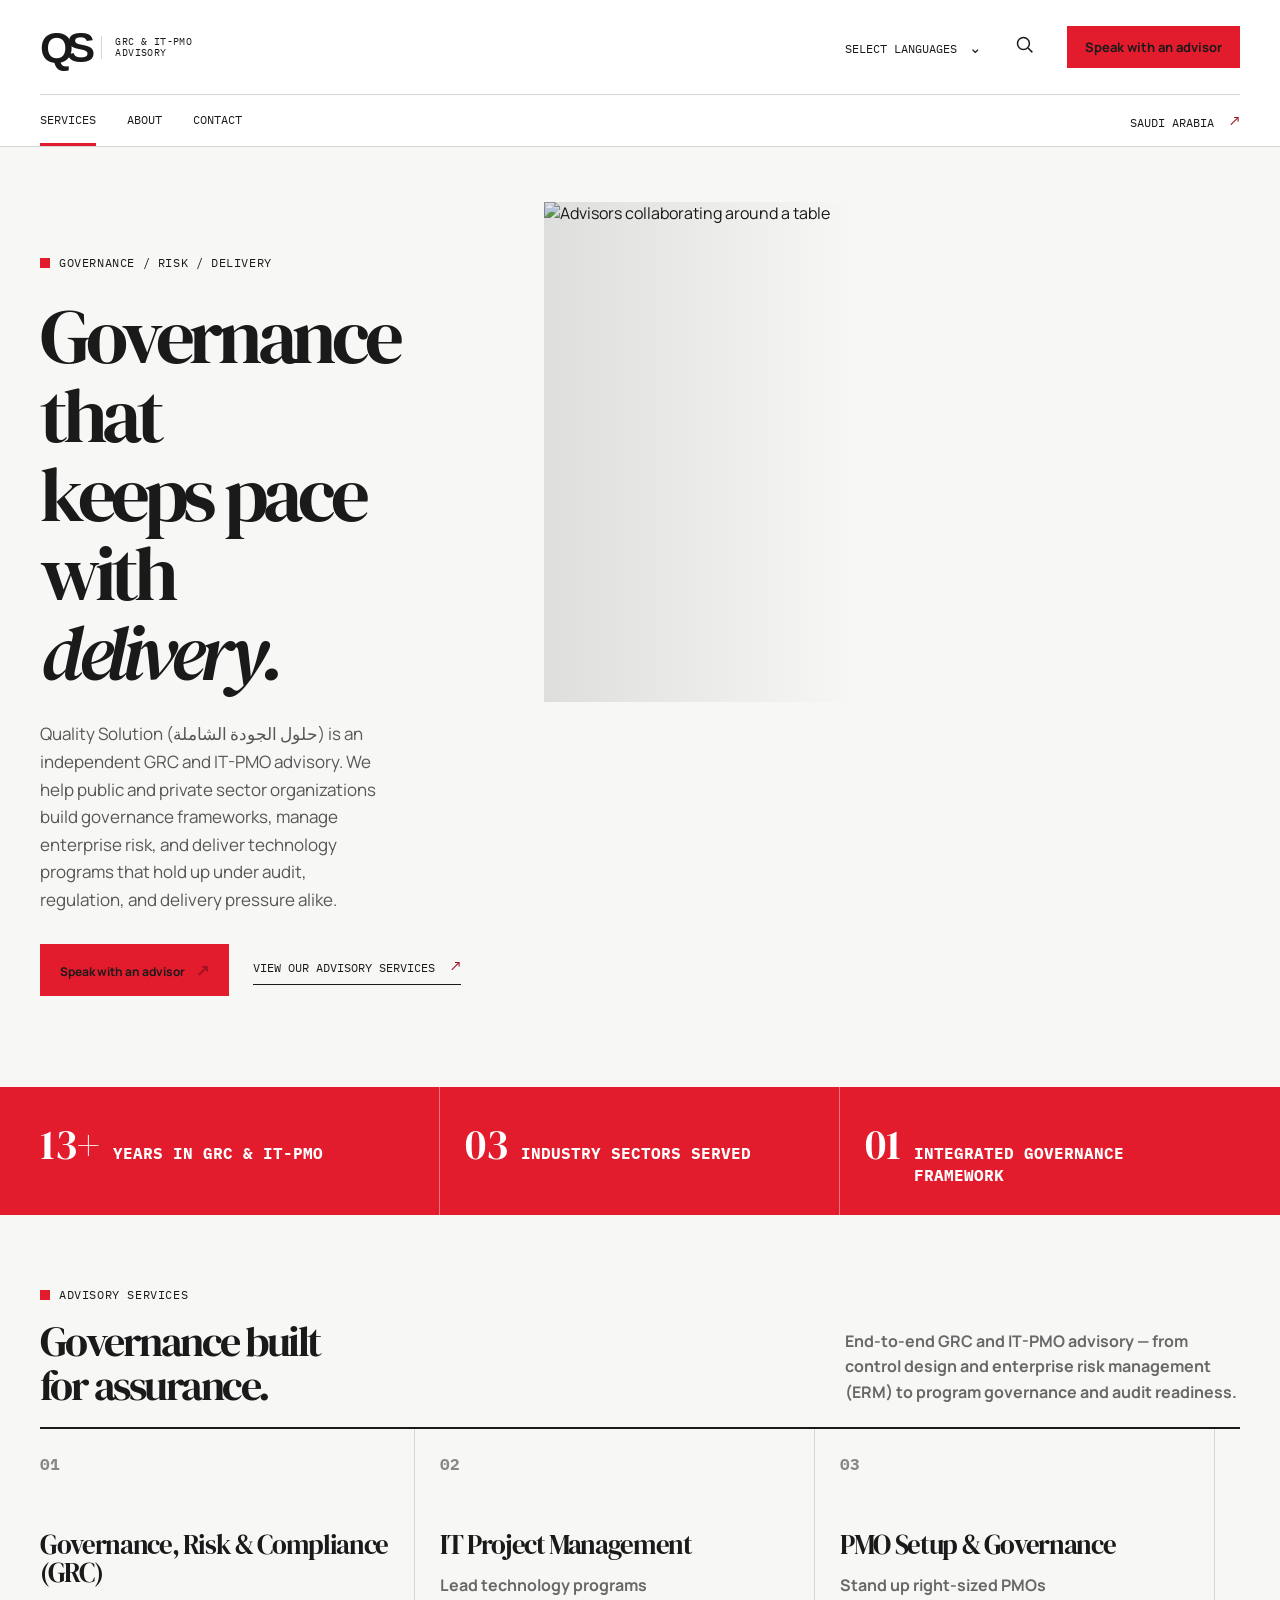
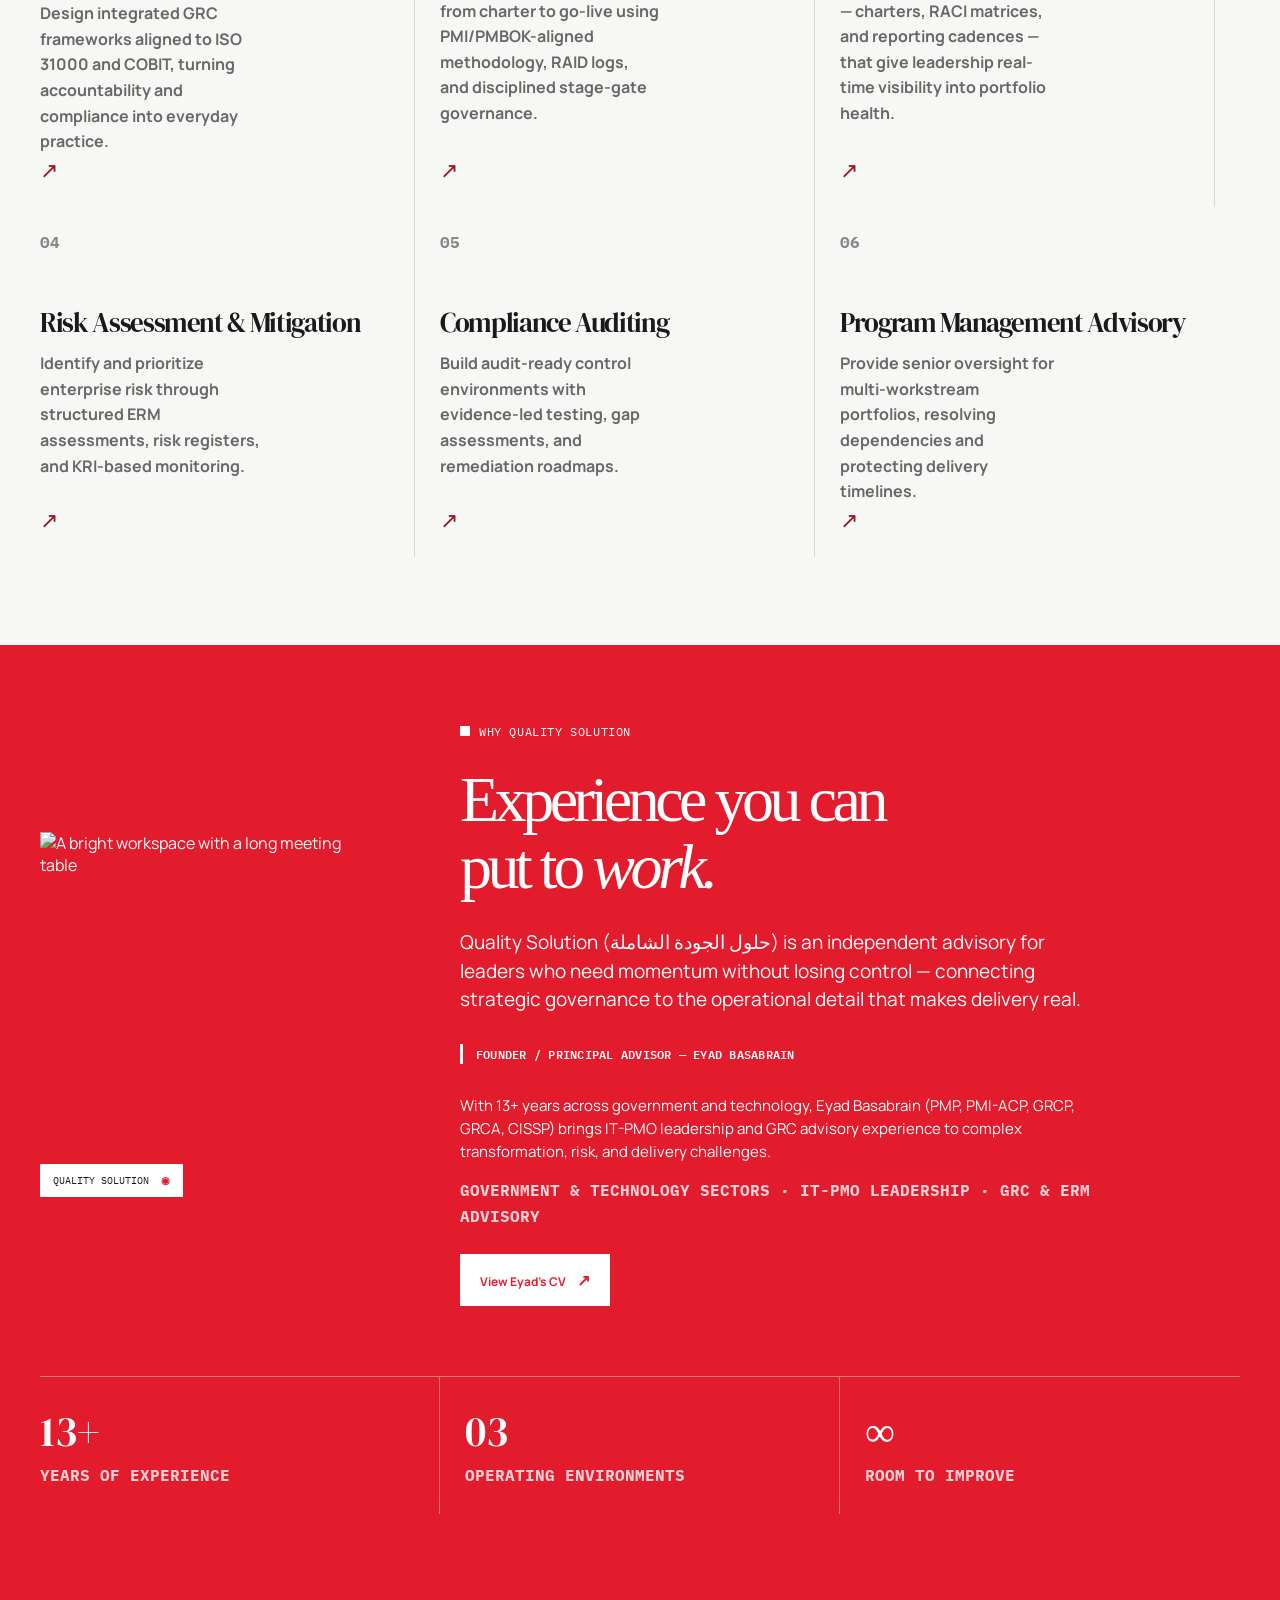
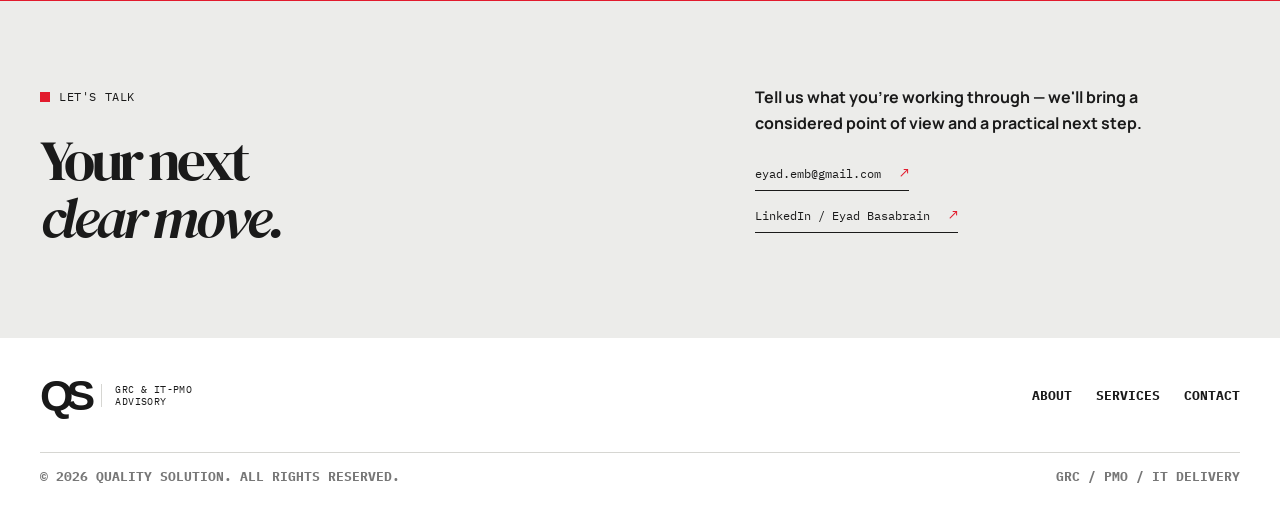
==== index.html @ 3f036842 "Publish Quality Solution website" ====
<!doctype html>
<html lang="en">
<head>
  <meta charset="utf-8">
  <meta name="viewport" content="width=device-width, initial-scale=1">
  <meta name="description" content="Quality Solution is an independent GRC and IT-PMO advisory for leaders who need momentum without losing control.">
  <title>Quality Solution | GRC & IT-PMO Advisory</title>
  <link rel="preconnect" href="https://fonts.googleapis.com">
  <link rel="preconnect" href="https://fonts.gstatic.com" crossorigin>
  <link href="https://fonts.googleapis.com/css2?family=IBM+Plex+Mono:wght@400;500&family=Manrope:wght@400;500;600;700&family=DM+Serif+Display:ital@0;1&display=swap" rel="stylesheet">
  <link rel="stylesheet" href="styles.css">
  <link rel="stylesheet" href="enhancements.css">
  <link rel="stylesheet" href="grc.css">
  <link rel="stylesheet" href="font-scale.css">
</head>
<body>
  <header class="site-header">
    <div class="utility-bar page-width">
      <a class="ey-logo" href="#top" aria-label="Quality Solution home"><span class="ey-wordmark">QS</span><span class="ey-tagline">GRC &amp; IT-PMO<br>Advisory</span></a>
      <div class="utility-actions"><button class="region-label" type="button" aria-expanded="false" aria-controls="language-options" data-language-toggle>Select Languages <span class="chevron">⌄</span></button><button class="icon-button" type="button" aria-label="Search" data-search-toggle><svg viewBox="0 0 24 24" aria-hidden="true"><circle cx="10.8" cy="10.8" r="6.8"></circle><path d="m16 16 5 5"></path></svg></button><a class="contact-button" href="#contact">Speak with an advisor</a></div>
    </div>
    <nav class="main-nav page-width" aria-label="Main navigation">
      <button class="menu-toggle" type="button" aria-expanded="false" aria-controls="language-options" data-menu-toggle><span></span><span></span><span></span><em>Select Languages</em></button>
      <div class="nav-links" data-nav-links><a class="active" href="#services">Services</a><a href="#about">About</a><a href="#contact">Contact</a></div>
      <a class="region-link" href="#contact">Saudi Arabia <span>↗</span></a>
    </nav>
    <div class="language-options page-width" id="language-options" data-language-options><span>Select language</span><a class="active" href="#" data-language="en">English</a><a href="#" data-language="ar">العربية</a></div>
    <div class="search-panel page-width" data-search-panel><label for="site-search">Search Quality Solution</label><div class="search-field"><input id="site-search" type="search" placeholder="Search advisory services and insights"><button type="button">Search</button></div></div>
  </header>

  <main id="top">
    <section class="hero page-width" id="home">
      <div class="hero-copy"><p class="eyebrow"><span></span> Governance / Risk / Delivery</p><h1>Governance that<br>keeps pace with<br><i>delivery.</i></h1><p class="hero-deck">Quality Solution (حلول الجودة الشاملة) is an independent GRC and IT-PMO advisory. We help public and private sector organizations build governance frameworks, manage enterprise risk, and deliver technology programs that hold up under audit, regulation, and delivery pressure alike.</p><div class="hero-actions"><a class="yellow-button" href="#contact">Speak with an advisor <span>↗</span></a><a class="text-link" href="#services">View our advisory services <span>↗</span></a></div></div>
      <div class="hero-visual"><img src="https://images.unsplash.com/photo-1556761175-b413da4baf72?auto=format&fit=crop&w=1300&q=85" alt="Advisors collaborating around a table"></div>
    </section>

    <section class="stats-band"><div class="page-width stats-grid"><div><strong>13+</strong><span>years in GRC &amp; IT-PMO</span></div><div><strong>03</strong><span>industry sectors served</span></div><div><strong>01</strong><span>integrated governance framework</span></div></div></section>

    <section class="services-section page-width" id="services"><div class="section-heading"><div><p class="eyebrow"><span></span> Advisory Services</p><h2>Governance built<br>for assurance.</h2></div><p class="section-intro">End-to-end GRC and IT-PMO advisory — from control design and enterprise risk management (ERM) to program governance and audit readiness.</p></div><div class="service-grid service-grid-six"><a class="service-card" href="#service-01"><span class="service-number">01</span><h3>Governance, Risk &amp; Compliance (GRC)</h3><p>Design integrated GRC frameworks aligned to ISO 31000 and COBIT, turning accountability and compliance into everyday practice.</p><span class="card-arrow">↗</span></a><a class="service-card" href="#service-02"><span class="service-number">02</span><h3>IT Project Management</h3><p>Lead technology programs from charter to go-live using PMI/PMBOK-aligned methodology, RAID logs, and disciplined stage-gate governance.</p><span class="card-arrow">↗</span></a><a class="service-card" href="#service-03"><span class="service-number">03</span><h3>PMO Setup &amp; Governance</h3><p>Stand up right-sized PMOs — charters, RACI matrices, and reporting cadences — that give leadership real-time visibility into portfolio health.</p><span class="card-arrow">↗</span></a><a class="service-card" href="#service-04"><span class="service-number">04</span><h3>Risk Assessment &amp; Mitigation</h3><p>Identify and prioritize enterprise risk through structured ERM assessments, risk registers, and KRI-based monitoring.</p><span class="card-arrow">↗</span></a><a class="service-card" href="#service-05"><span class="service-number">05</span><h3>Compliance Auditing</h3><p>Build audit-ready control environments with evidence-led testing, gap assessments, and remediation roadmaps.</p><span class="card-arrow">↗</span></a><a class="service-card" href="#service-06"><span class="service-number">06</span><h3>Program Management Advisory</h3><p>Provide senior oversight for multi-workstream portfolios, resolving dependencies and protecting delivery timelines.</p><span class="card-arrow">↗</span></a></div></section>

    <section class="about-section" id="about"><div class="page-width about-grid"><div class="about-photo"><img src="https://images.unsplash.com/photo-1497366811353-6870744d04b2?auto=format&fit=crop&w=1100&q=85" alt="A bright workspace with a long meeting table"><span>Quality Solution <b>◉</b></span></div><div class="about-copy"><p class="eyebrow"><span></span> Why Quality Solution</p><h2>Experience you can<br>put to <i>work.</i></h2><p>Quality Solution (حلول الجودة الشاملة) is an independent advisory for leaders who need momentum without losing control — connecting strategic governance to the operational detail that makes delivery real.</p><p class="founder-tag">Founder / Principal Advisor — Eyad Basabrain</p><p class="bio">With 13+ years across government and technology, Eyad Basabrain (PMP, PMI-ACP, GRCP, GRCA, CISSP) brings IT-PMO leadership and GRC advisory experience to complex transformation, risk, and delivery challenges.</p><div class="about-tags">Government &amp; technology sectors · IT-PMO leadership · GRC &amp; ERM advisory</div><a class="yellow-button cv-button" href="cv-en.html" target="_blank" rel="noopener">View Eyad's CV <span>↗</span></a></div></div><div class="page-width about-stats"><div><strong>13+</strong><span>Years of experience</span></div><div><strong>03</strong><span>Operating environments</span></div><div><strong>∞</strong><span>Room to improve</span></div></div></section>

    <section class="contact-section" id="contact"><div class="page-width contact-grid"><div><p class="eyebrow"><span></span> Let's talk</p><h2>Your next<br><i>clear move.</i></h2></div><div><p>Tell us what you're working through — we'll bring a considered point of view and a practical next step.</p><a class="contact-email" href="mailto:eyad.emb@gmail.com">eyad.emb@gmail.com <span>↗</span></a><a class="contact-link" href="https://www.linkedin.com/in/eyad-basabrain-mba-cissp-pmp-agile-grca-grcp-82798b46/" target="_blank" rel="noopener">LinkedIn / Eyad Basabrain <span>↗</span></a></div></div></section>
  </main>

  <footer class="site-footer"><div class="page-width footer-top"><a class="ey-logo" href="#top" aria-label="Quality Solution home"><span class="ey-wordmark">QS</span><span class="ey-tagline">GRC &amp; IT-PMO<br>Advisory</span></a><div class="footer-links"><a href="#about">About</a><a href="#services">Services</a><a href="#contact">Contact</a></div></div><div class="page-width footer-bottom"><span>© 2026 Quality Solution. All Rights Reserved.</span><span>GRC / PMO / IT DELIVERY</span></div></footer>
  <script src="script.js"></script>
</body>
</html>
---- styles.css ----
:root{--ink:#1a1a1a;--red:#e21b2d;--paper:#f7f7f5;--muted:#686868;--line:#d6d6d2;--soft:#ececea}*{box-sizing:border-box}html{scroll-behavior:smooth}body{margin:0;background:var(--paper);color:var(--ink);font-family:'DM Sans',sans-serif}a{color:inherit;text-decoration:none}button{font:inherit;color:inherit}.page-width{width:min(1240px,calc(100% - 80px));margin:auto}.site-header{background:#fff;border-bottom:1px solid var(--line);position:relative;z-index:5}.utility-bar{height:94px;display:flex;align-items:center;justify-content:space-between}.ey-logo{display:flex;align-items:center;gap:13px}.ey-wordmark{font-family:Arial,sans-serif;font-weight:900;font-size:43px;letter-spacing:-.16em;color:#191919;line-height:1}.ey-tagline{font:10px/1.15 'DM Mono',monospace;border-left:1px solid var(--line);padding-left:13px;text-transform:uppercase;letter-spacing:.04em}.utility-actions{display:flex;gap:24px;align-items:center}.region-label{font:11px 'DM Mono',monospace;text-transform:uppercase}.chevron{font-size:15px;margin-left:5px}.icon-button{border:0;background:none;padding:8px;cursor:pointer}.icon-button svg{width:21px;height:21px;fill:none;stroke:currentColor;stroke-width:1.7}.contact-button{background:var(--red);border:0;padding:12px 18px;font-size:12px;font-weight:700;cursor:pointer}.main-nav{height:52px;display:flex;align-items:center;justify-content:space-between;border-top:1px solid var(--line)}.nav-links{height:100%;display:flex;gap:31px}.nav-links a{font:11px 'DM Mono',monospace;text-transform:uppercase;display:flex;align-items:center;border-bottom:3px solid transparent}.nav-links a.active{border-bottom-color:var(--red)}.region-link{font:11px 'DM Mono',monospace;text-transform:uppercase}.region-link span,.text-link span,.yellow-button span{color:#a11220;font-size:16px;margin-left:9px}.menu-toggle{display:none}.search-panel{display:none;padding:18px 0 22px;border-top:1px solid var(--line)}.search-panel.open{display:block}.search-panel label{display:block;font:11px 'DM Mono',monospace;text-transform:uppercase;margin-bottom:8px}.search-field{display:flex;border:1px solid var(--ink)}.search-field input{flex:1;background:#fff;border:0;padding:12px;font:inherit;outline:0}.search-field button{border:0;background:var(--ink);color:#fff;padding:0 20px;font-weight:700;cursor:pointer}.hero{display:grid;grid-template-columns:42% 58%;min-height:620px;padding-top:55px;padding-bottom:66px}.hero-copy{padding:53px 35px 25px 0}.eyebrow{font:11px 'DM Mono',monospace;text-transform:uppercase;letter-spacing:.05em;display:flex;align-items:center;gap:9px;margin:0 0 27px}.eyebrow span{width:10px;height:10px;background:var(--red);display:inline-block}.hero h1{font:400 clamp(46px,6vw,82px)/1.03 'Libre Baskerville',serif;letter-spacing:-.07em;margin:0 0 28px}.hero h1 i,.intro-grid h2 i,.spotlight-copy h2 i,.careers-grid h2 i{font-style:italic}.hero-deck{color:#575757;max-width:340px;font-size:16px;line-height:1.55;margin:0 0 31px}.yellow-button{display:inline-block;background:var(--red);padding:15px 20px;font-size:12px;font-weight:700}.hero-visual{position:relative;height:500px;overflow:hidden}.hero-visual:after{content:'';position:absolute;inset:0;background:linear-gradient(90deg,rgba(0,0,0,.1),transparent 45%)}.hero-visual img{height:100%;width:100%;object-fit:cover;filter:saturate(.82)}.visual-note{position:absolute;z-index:1;bottom:0;left:0;background:var(--red);padding:17px 22px;font:700 15px/1.3 'Libre Baskerville',serif}.visual-note span{font-weight:400}.intro-band{background:var(--red);padding:72px 0 76px}.intro-grid{display:grid;grid-template-columns:28% 72%}.intro-grid h2{font:400 clamp(28px,4.1vw,55px)/1.1 'Libre Baskerville',serif;letter-spacing:-.065em;max-width:850px;margin:0 0 30px}.text-link{display:inline-block;border-bottom:1px solid var(--ink);padding-bottom:8px;font:11px 'DM Mono',monospace;text-transform:uppercase}.text-link span{color:#a11220}.services-section{padding-top:72px;padding-bottom:88px}.section-heading{display:flex;justify-content:space-between;align-items:end;border-bottom:2px solid var(--ink);padding-bottom:19px;margin-bottom:0}.section-heading h2{font:400 42px/1.05 'Libre Baskerville',serif;letter-spacing:-.06em;margin:0}.section-heading .eyebrow{margin-bottom:17px}.section-intro{max-width:395px;color:var(--muted);font-size:14px;line-height:1.55;margin:0 0 2px}.service-grid{display:grid;grid-template-columns:repeat(4,1fr)}.service-card{min-height:290px;border-right:1px solid var(--line);padding:25px 25px 22px 0;margin-right:25px;position:relative;display:flex;flex-direction:column}.service-card:last-child{border:0;margin-right:0}.service-number{font:11px 'DM Mono',monospace;color:#888}.service-card h3{font:400 27px/1.05 'Libre Baskerville',serif;letter-spacing:-.05em;margin:57px 0 14px}.service-card p{color:var(--muted);font-size:13px;line-height:1.45;margin:0;max-width:220px}.card-arrow{margin-top:auto;color:#a11220;font-size:22px}.service-card:hover h3{text-decoration:underline;text-decoration-color:var(--red);text-decoration-thickness:7px;text-underline-offset:2px}.spotlight-section{background:var(--soft);padding:82px 0}.spotlight-grid{display:grid;grid-template-columns:55% 45%;align-items:center}.spotlight-image{height:425px;position:relative;overflow:hidden}.spotlight-image img{width:100%;height:100%;object-fit:cover;filter:grayscale(.2)}.spotlight-image span{position:absolute;bottom:0;left:0;background:#fff;padding:10px 13px;font:10px 'DM Mono',monospace;text-transform:uppercase}.spotlight-image b{color:#a11220;margin-left:6px}.spotlight-copy{padding-left:67px}.spotlight-copy h2{font:400 42px/1.09 'Libre Baskerville',serif;letter-spacing:-.06em;margin:0 0 25px}.spotlight-copy>p:not(.eyebrow){color:var(--muted);line-height:1.55;font-size:14px;max-width:370px;margin:0 0 30px}.topics-section{padding-top:74px;padding-bottom:87px}.section-heading.compact{align-items:center}.section-heading.compact h2{font-size:29px}.topic-list{display:grid;grid-template-columns:1fr 1fr}.topic-list a{border-bottom:1px solid var(--line);padding:21px 0;display:flex;justify-content:space-between;margin-right:45px;font:14px 'DM Mono',monospace}.topic-list a:nth-child(even){margin-right:0}.topic-list b{font-size:19px;color:#a11220}.careers-section{background:var(--ink);color:#fff;padding:76px 0 84px}.careers-grid{display:grid;grid-template-columns:55% 45%;align-items:end}.eyebrow.dark{color:#fff}.careers-grid h2{font:400 51px/1.05 'Libre Baskerville',serif;letter-spacing:-.06em;margin:0}.careers-grid>div:last-child{padding-left:67px}.careers-grid p:not(.eyebrow){color:#c3c3c3;line-height:1.55;font-size:14px;margin:0 0 28px}.dark-button{color:var(--ink)}.site-footer{background:#fff;padding:36px 0 22px}.footer-top{display:flex;align-items:center}.footer-links{margin-left:auto;display:flex;gap:24px;font:10px 'DM Mono',monospace;text-transform:uppercase}.footer-bottom{display:flex;justify-content:space-between;color:#777;font:10px 'DM Mono',monospace;text-transform:uppercase;border-top:1px solid var(--line);padding-top:15px;margin-top:35px}
:root{
.about-section{background:var(--red);color:#fff;padding:79px 0 87px}.about-grid{display:grid;grid-template-columns:28% 72%}.about-grid h2{font:400 clamp(38px,5vw,66px)/1.05 'Libre Baskerville',serif;letter-spacing:-.07em;margin:0 0 28px}.about-grid p:not(.eyebrow){max-width:650px;font-size:19px;line-height:1.5;margin:0 0 30px}.about-grid .eyebrow span{background:#fff}.about-grid .text-link{border-color:#fff}.about-grid .text-link span{color:#fff}
@media(max-width:760px){.page-width{width:calc(100% - 36px)}.utility-bar{height:77px}.ey-tagline{display:none}.utility-actions{gap:8px}.region-label{font-size:9px}.contact-button{padding:10px 11px;font-size:10px}.main-nav{min-height:51px;height:auto}.menu-toggle{display:flex;align-items:center;gap:6px;border:0;background:none;padding:14px 0;font:10px 'DM Mono',monospace;text-transform:uppercase}.menu-toggle span{display:block;width:13px;height:1px;background:var(--ink)}.menu-toggle em{font-style:normal;margin-left:2px}.nav-links{display:none;position:absolute;top:128px;left:0;right:0;height:auto;background:#fff;padding:5px 18px 14px;flex-direction:column;gap:0;border-bottom:1px solid var(--line)}.nav-links.open{display:flex}.nav-links a{padding:12px 0}.region-link{font-size:9px}.hero{display:flex;flex-direction:column;padding-top:39px;padding-bottom:46px}.hero-copy{padding:0 0 35px}.hero h1{font-size:48px}.hero-deck{font-size:14px}.hero-visual{height:285px}.visual-note{font-size:12px;padding:13px 16px}.intro-band{padding:48px 0 53px}.intro-grid{display:block}.intro-grid>.eyebrow{margin-bottom:26px}.intro-grid h2{font-size:31px}.services-section{padding-top:50px;padding-bottom:56px}.section-heading{display:block}.section-heading h2{font-size:31px}.section-intro{margin-top:22px}.service-grid{display:block}.service-card{min-height:0;margin:0;padding:24px 0;border-right:0;border-bottom:1px solid var(--line)}.service-card h3{margin:22px 0 11px;font-size:25px}.card-arrow{position:absolute;right:0;top:23px}.spotlight-section{padding:51px 0}.spotlight-grid{display:flex;flex-direction:column}.spotlight-image{height:245px;width:100%;order:2}.spotlight-copy{padding:0 0 34px;order:1}.spotlight-copy h2{font-size:31px}.topics-section{padding:52px 0 62px}.section-heading.compact{display:flex}.section-heading.compact h2{font-size:23px}.topic-list{display:block}.topic-list a,.topic-list a:nth-child(even){margin:0;padding:18px 0;font-size:11px}.careers-section{padding:52px 0 60px}.careers-grid{display:block}.careers-grid h2{font-size:39px;margin-bottom:37px}.careers-grid>div:last-child{padding-left:0}.footer-top{display:block}.footer-links{margin-top:28px;gap:13px;flex-wrap:wrap}.footer-bottom{display:block;line-height:1.8}.footer-bottom span{display:block}}
+@media(max-width:760px){.page-width{width:calc(100% - 36px)}.utility-bar{height:77px}.ey-tagline{display:none}.utility-actions{gap:8px}.region-label{font-size:9px}.contact-button{padding:10px 11px;font-size:10px}.main-nav{min-height:51px;height:auto}.menu-toggle{display:flex;align-items:center;gap:6px;border:0;background:none;padding:14px 0;font:10px 'DM Mono',monospace;text-transform:uppercase}.menu-toggle span{display:block;width:13px;height:1px;background:var(--ink)}.menu-toggle em{font-style:normal;margin-left:2px}.nav-links{display:none;position:absolute;top:128px;left:0;right:0;height:auto;background:#fff;padding:5px 18px 14px;flex-direction:column;gap:0;border-bottom:1px solid var(--line)}.nav-links.open{display:flex}.nav-links a{padding:12px 0}.region-link{font-size:9px}.hero{display:flex;flex-direction:column;padding-top:39px;padding-bottom:46px}.hero-copy{padding:0 0 35px}.hero h1{font-size:48px}.hero-deck{font-size:14px}.hero-visual{height:285px}.visual-note{font-size:12px;padding:13px 16px}.intro-band{padding:48px 0 53px}.intro-grid{display:block}.intro-grid>.eyebrow{margin-bottom:26px}.intro-grid h2{font-size:31px}.services-section{padding-top:50px;padding-bottom:56px}.section-heading{display:block}.section-heading h2{font-size:31px}.section-intro{margin-top:22px}.service-grid{display:block}.service-card{min-height:0;margin:0;padding:24px 0;border-right:0;border-bottom:1px solid var(--line)}.service-card h3{margin:22px 0 11px;font-size:25px}.card-arrow{position:absolute;right:0;top:23px}.spotlight-section{padding:51px 0}.spotlight-grid{display:flex;flex-direction:column}.spotlight-image{height:245px;width:100%;order:2}.spotlight-copy{padding:0 0 34px;order:1}.spotlight-copy h2{font-size:31px}.topics-section{padding:52px 0 62px}.section-heading.compact{display:flex}.section-heading.compact h2{font-size:23px}.topic-list{display:block}.topic-list a,.topic-list a:nth-child(even){margin:0;padding:18px 0;font-size:11px}.careers-section{padding:52px 0 60px}.careers-grid{display:block}.careers-grid h2{font-size:39px;margin-bottom:37px}.careers-grid>div:last-child{padding-left:0}.footer-top{display:block}.footer-links{margin-top:28px;gap:13px;flex-wrap:wrap}.footer-bottom{display:block;line-height:1.8}.footer-bottom span{display:block}}
---- enhancements.css ----
/* Type and photography refinements for the QS consultancy site. */
body{font-family:'Manrope',sans-serif}
.eyebrow{font-size:12px}
.nav-links a,.region-link,.region-label,.text-link,.search-panel label{font-size:12px}
.contact-button,.about-section .cv-button{font-size:13px}
.hero-deck{font-size:17px;line-height:1.62}
.section-intro{font-size:15px;line-height:1.65}
.service-card p{font-size:14px;line-height:1.55}
.about-grid p:not(.eyebrow){font-size:20px;line-height:1.6}
.about-grid .bio{font-size:16px!important}
.contact-grid>div:last-child>p{font-size:15px;line-height:1.65}
.stats-grid span,.about-stats span{font-size:11px}
.footer-links,.footer-bottom{font-size:11px}
.hero h1,.intro-grid h2,.section-heading h2,.service-card h3,.spotlight-copy h2,.about-grid h2,.careers-grid h2{font-family:'DM Serif Display',serif;font-weight:400}
.ey-tagline,.region-label,.nav-links a,.region-link,.search-panel label,.eyebrow,.text-link,.service-number,.footer-links,.footer-bottom{font-family:'IBM Plex Mono',monospace}
.region-label{background:none;border:0;cursor:pointer;padding:0;text-transform:uppercase}
.about-grid{grid-template-columns:40% 60%;align-items:center;gap:7%}
.about-photo{height:365px;position:relative;overflow:hidden}
.about-photo img{width:100%;height:100%;object-fit:cover;filter:grayscale(.15)}
.about-photo span{position:absolute;bottom:0;left:0;background:#fff;color:var(--ink);padding:10px 13px;font:10px 'IBM Plex Mono',monospace;text-transform:uppercase}
.about-photo b{color:var(--red);margin-left:6px}
.about-copy{max-width:650px}
.about-section .cv-button{display:inline-block;background:#fff;color:var(--red);padding:15px 20px;margin-top:24px;font-size:12px;font-weight:700}
.about-section .cv-button span{color:var(--red)}
.language-options{display:none;align-items:center;justify-content:flex-end;gap:18px;border-top:1px solid var(--line);padding-top:12px;padding-bottom:14px;font:10px 'IBM Plex Mono',monospace;text-transform:uppercase}
.language-options.open{display:flex}
.language-options>span{color:var(--muted);margin-right:auto}
.language-options a{border-bottom:1px solid transparent;padding-bottom:4px}
.language-options a.active{border-bottom-color:var(--red);color:var(--red)}
html[dir="rtl"] body{text-align:right}
html[dir="rtl"] .utility-actions,html[dir="rtl"] .main-nav,html[dir="rtl"] .hero-actions,html[dir="rtl"] .footer-top,html[dir="rtl"] .footer-bottom{direction:rtl}
html[dir="rtl"] .ey-logo,html[dir="rtl"] .utility-actions,html[dir="rtl"] .hero-actions{flex-direction:row}
html[dir="rtl"] .ey-tagline{border-left:0;border-right:1px solid var(--line);padding-left:0;padding-right:13px}
html[dir="rtl"] .hero-copy,html[dir="rtl"] .about-copy,html[dir="rtl"] .contact-grid>div:last-child{padding-right:0;padding-left:35px}
html[dir="rtl"] .section-heading,html[dir="rtl"] .contact-grid,html[dir="rtl"] .about-grid{direction:rtl}
html[dir="rtl"] .stats-grid>div,html[dir="rtl"] .about-stats>div{border-right:0;border-left:1px solid rgba(255,255,255,.4);padding-left:25px;padding-right:0}
html[dir="rtl"] .stats-grid>div:last-child,html[dir="rtl"] .about-stats>div:last-child{border-left:0}
html[dir="rtl"] .service-card{border-right:0;border-left:1px solid var(--line);padding-left:25px;padding-right:0;margin-left:25px;margin-right:0}
html[dir="rtl"] .service-card:last-child{border-left:0;margin-left:0}
html[dir="rtl"] .about-photo span{left:auto;right:0}
html[dir="rtl"] .founder-tag{border-left:0;border-right:3px solid #fff;padding-left:0;padding-right:13px}
html[dir="rtl"] .language-options{justify-content:flex-start}
html[dir="rtl"] .language-options>span{margin-left:auto;margin-right:0}
html[dir="rtl"] .eyebrow{flex-direction:row}
html[dir="rtl"] .search-field{direction:rtl}
@media(max-width:760px){html[dir="rtl"] .hero-copy,html[dir="rtl"] .contact-grid>div:last-child{padding-left:0}.service-card{margin-left:0}}
@media(max-width:760px){.menu-toggle{font-size:11px}.region-label{font-size:10px}.nav-links a,.region-link{font-size:11px}.eyebrow{font-size:11px}.hero-deck{font-size:16px}.section-intro,.service-card p,.contact-grid>div:last-child>p{font-size:14px}.about-grid p:not(.eyebrow){font-size:18px}.language-options{font-size:11px}.about-grid{display:block}.about-photo{height:245px;margin-bottom:34px}.about-copy{max-width:none}}
---- grc.css ----
.hero-actions{display:flex;align-items:center;gap:24px;flex-wrap:wrap}.dashboard-card{position:absolute;right:22px;bottom:22px;width:min(315px,calc(100% - 44px));background:rgba(25,25,25,.94);color:#fff;padding:19px 20px;font:10px 'IBM Plex Mono',monospace;box-shadow:0 18px 35px rgba(0,0,0,.2)}.dashboard-top,.dashboard-status,.dashboard-row{display:flex;justify-content:space-between;align-items:center}.dashboard-top{color:#fff;font-size:9px;letter-spacing:.06em;border-bottom:1px solid #545454;padding-bottom:14px}.dashboard-top b{color:var(--red);font-size:14px}.dashboard-status{padding:18px 0 15px;font-family:'Manrope',sans-serif;font-size:13px}.dashboard-status strong{font-size:21px;color:var(--red)}.dashboard-row{border-top:1px solid #454545;padding:9px 0;color:#b9b9b9}.dashboard-row b{color:#fff}.dashboard-row .status-low{color:#76d8aa}.dashboard-row .status-track{color:#e6d84e}.dashboard-tags{border-top:1px solid #454545;margin-top:7px;padding-top:13px;color:#999;font-size:8px;letter-spacing:.03em}.stats-band{background:var(--red);color:#fff}.stats-grid,.about-stats{display:grid;grid-template-columns:repeat(3,1fr)}.stats-grid>div{padding:28px 25px 29px 0;border-right:1px solid rgba(255,255,255,.4);display:flex;align-items:baseline;gap:13px}.stats-grid>div:not(:first-child){padding-left:25px}.stats-grid>div:last-child{border:0}.stats-grid strong,.about-stats strong{font:400 42px 'DM Serif Display',serif}.stats-grid span,.about-stats span{font:10px 'IBM Plex Mono',monospace;text-transform:uppercase;line-height:1.35}.service-grid-six{grid-template-columns:repeat(3,1fr)}.service-grid-six .service-card{min-height:300px}.about-section{padding-bottom:0}.about-stats{border-top:1px solid rgba(255,255,255,.4);margin-top:70px}.about-stats>div{padding:25px 25px 28px 0;border-right:1px solid rgba(255,255,255,.4);display:flex;flex-direction:column;gap:5px}.about-stats>div:not(:first-child){padding-left:25px}.about-stats>div:last-child{border:0}.about-stats span{color:rgba(255,255,255,.8)}.founder-tag{font:600 12px 'IBM Plex Mono',monospace!important;text-transform:uppercase;letter-spacing:.02em;border-left:3px solid #fff;padding-left:13px}.about-grid .bio{font-size:15px!important;line-height:1.55!important;margin-bottom:15px!important}.about-tags{font:10px 'IBM Plex Mono',monospace;text-transform:uppercase;line-height:1.6;color:rgba(255,255,255,.8)}.certifications-section{display:grid;grid-template-columns:45% 55%;align-items:center;padding-top:85px;padding-bottom:91px}.cert-copy h2{font:400 50px/1.05 'DM Serif Display',serif;letter-spacing:-.06em;margin:0 0 20px}.cert-copy>p:not(.eyebrow){color:var(--muted);font-size:14px;max-width:320px;line-height:1.5}.cert-upload{border:1px dashed #aaa;padding:47px 40px;text-align:center}.upload-button{border:0;background:var(--red);color:#fff;padding:14px 19px;font-weight:700;cursor:pointer}.upload-button span{margin-left:10px}.cert-upload p{font-size:13px;margin:20px 0 7px}.cert-upload small{color:var(--muted);font:10px 'IBM Plex Mono',monospace;text-transform:uppercase}.contact-section{background:var(--soft);padding:84px 0 91px}.contact-grid{display:grid;grid-template-columns:55% 45%;align-items:end}.contact-grid h2{font:400 57px/1.02 'DM Serif Display',serif;letter-spacing:-.07em;margin:0}.contact-grid>div:last-child{padding-left:55px}.contact-grid>div:last-child>p{font-size:16px;line-height:1.55;max-width:390px;margin:0 0 27px}.contact-email,.contact-link{display:block;width:max-content;max-width:100%;border-bottom:1px solid var(--ink);padding-bottom:8px;margin-bottom:14px;font:12px 'IBM Plex Mono',monospace}.contact-email span,.contact-link span{color:var(--red);margin-left:12px;font-size:15px}@media(max-width:760px){.hero-actions{display:block}.hero-actions .text-link{margin-top:22px}.dashboard-card{right:12px;bottom:12px;width:calc(100% - 24px);padding:15px}.stats-grid{display:block}.stats-grid>div,.stats-grid>div:not(:first-child){padding:20px 0;border-right:0;border-bottom:1px solid rgba(255,255,255,.4)}.stats-grid strong{font-size:34px}.service-grid-six{display:block}.service-grid-six .service-card{min-height:0}.about-stats{display:block;margin-top:45px}.about-stats>div,.about-stats>div:not(:first-child){padding:18px 0;border-right:0;border-bottom:1px solid rgba(255,255,255,.4)}.about-stats>div:last-child{border-bottom:0}.certifications-section{display:block;padding-top:55px;padding-bottom:60px}.cert-copy h2{font-size:40px}.cert-upload{margin-top:32px;padding:35px 20px}.contact-section{padding:57px 0 65px}.contact-grid{display:block}.contact-grid h2{font-size:44px;margin-bottom:39px}.contact-grid>div:last-child{padding-left:0}.contact-email,.contact-link{font-size:10px}}
---- font-scale.css ----
.stats-grid span,.about-stats span{font-size:16px;font-weight:700;line-height:1.35}
.section-intro,.service-card p,.contact-grid>div:last-child>p{font-size:16px;font-weight:700;line-height:1.6}
.service-number{font-size:16px;font-weight:700}
.about-tags{font-size:16px;font-weight:700}
.footer-links,.footer-bottom{font-size:13px;font-weight:700}
@media(max-width:760px){.stats-grid span,.about-stats span,.section-intro,.service-card p,.contact-grid>div:last-child>p,.service-number,.about-tags{font-size:16px}.footer-links,.footer-bottom{font-size:12px}}
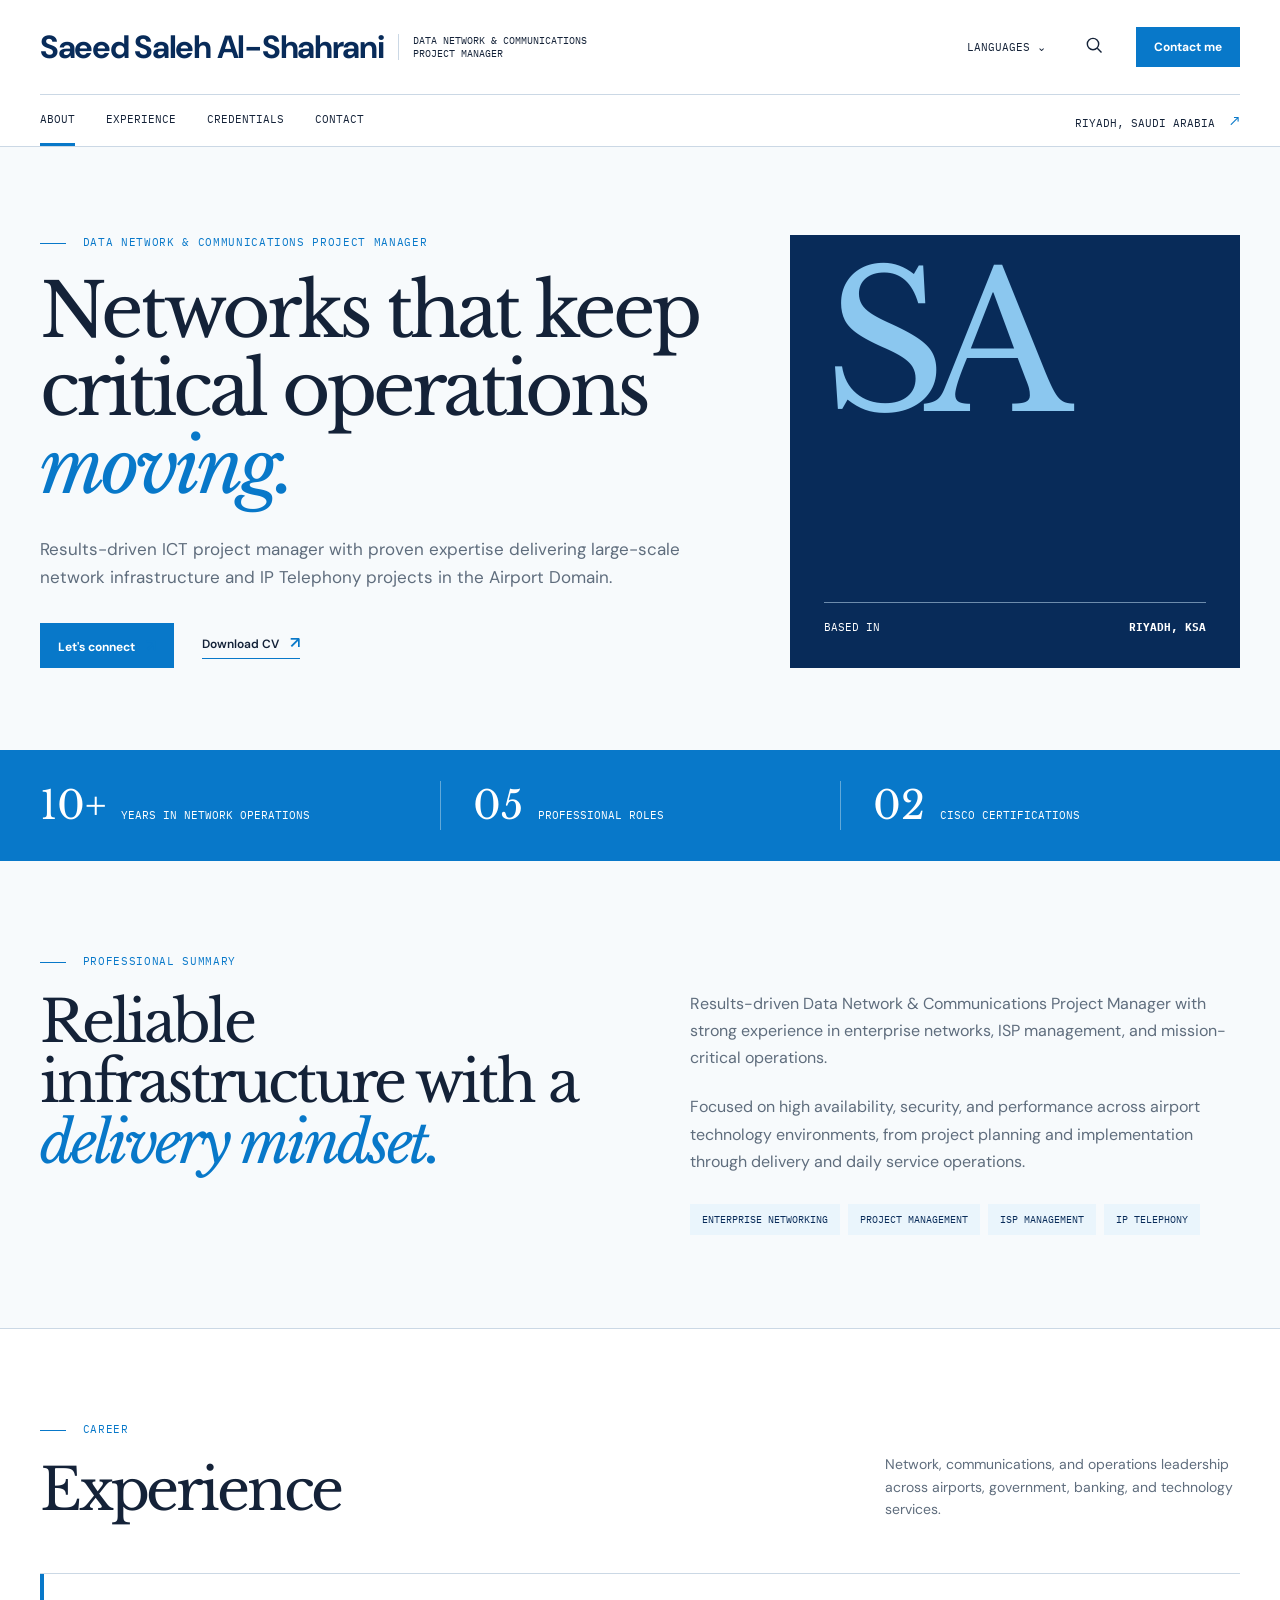
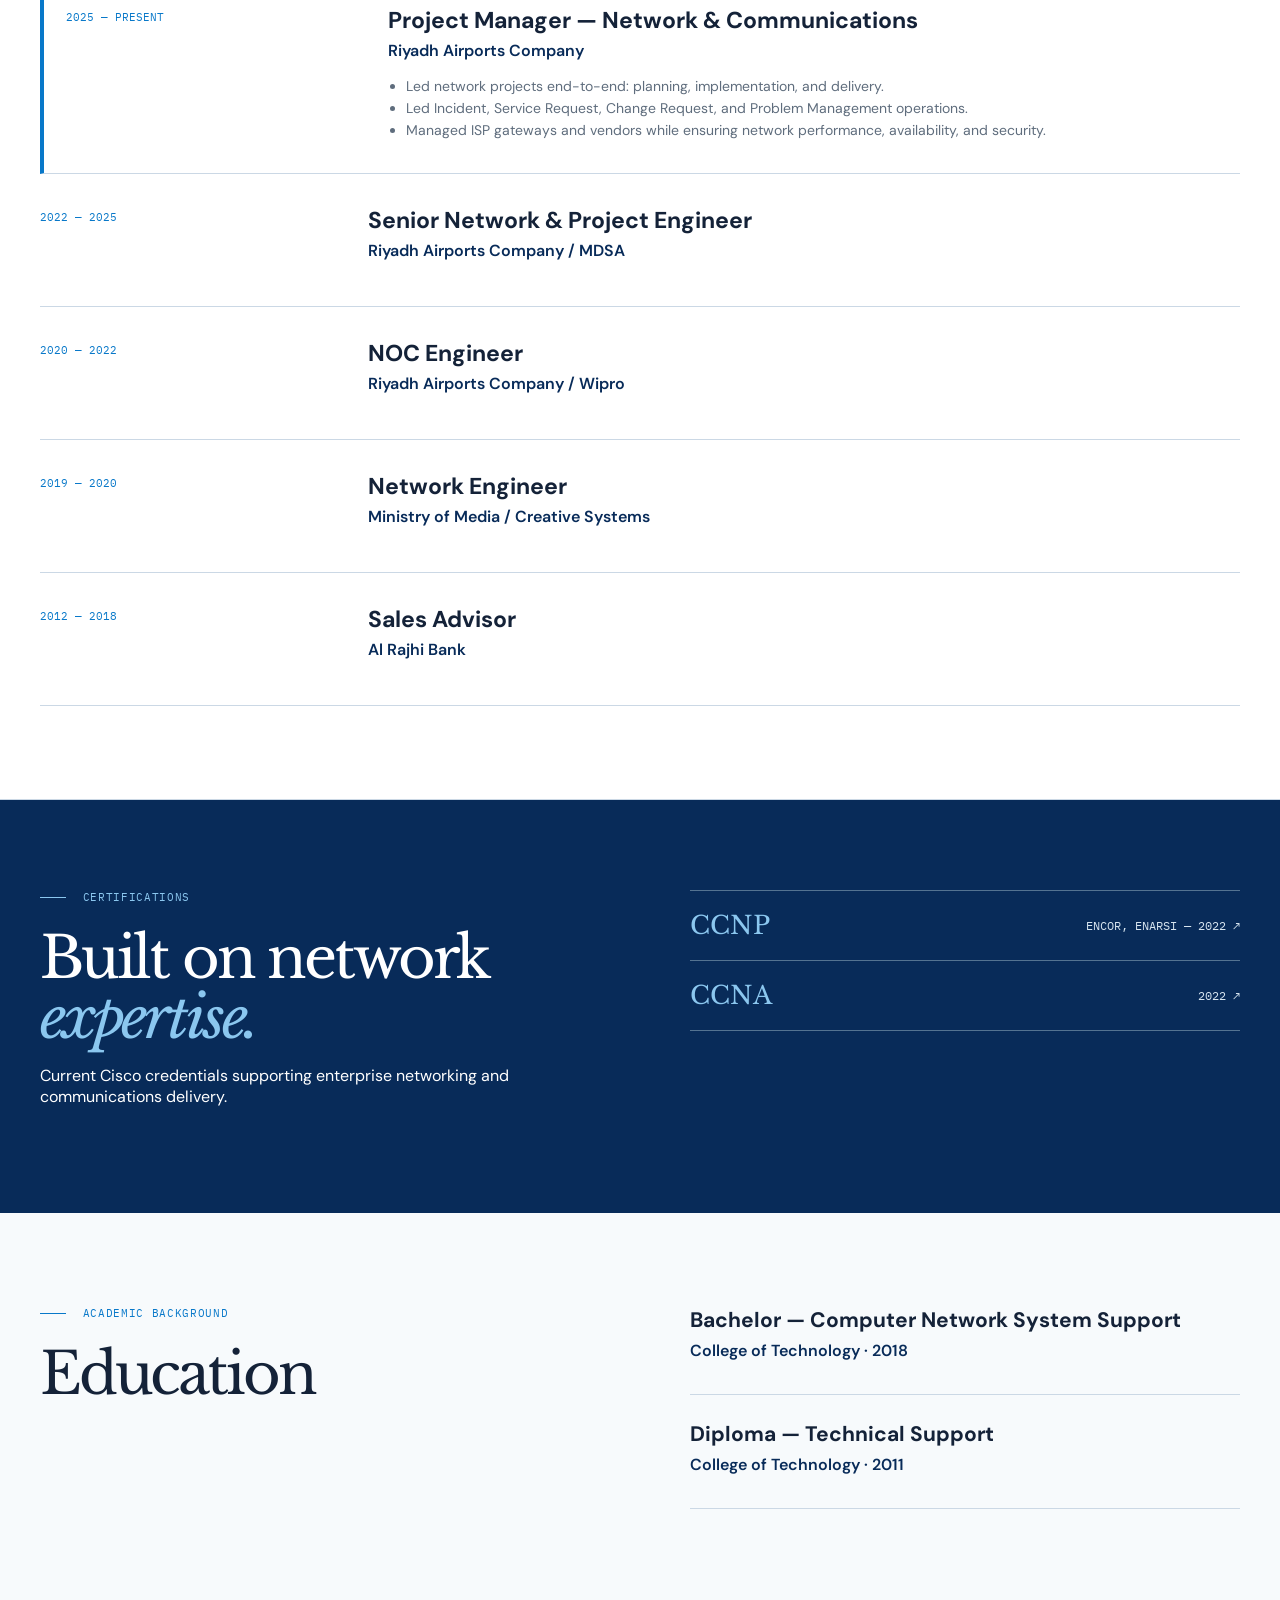
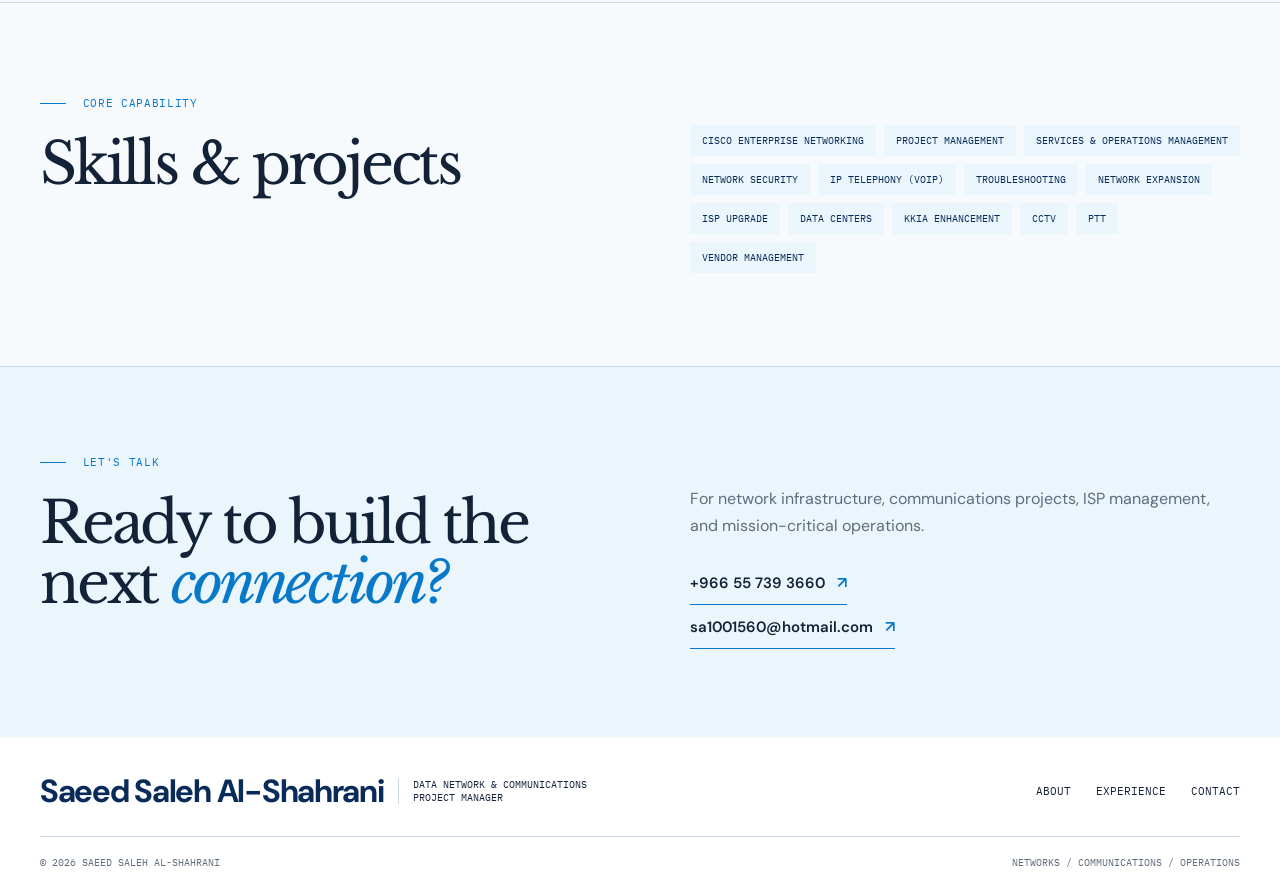
==== commit 76709bde: "Publish Saeed Al-Shahrani CV website" ====
--- a/index.html
+++ b/index.html
@@ -3,47 +3,35 @@
 <head>
   <meta charset="utf-8">
   <meta name="viewport" content="width=device-width, initial-scale=1">
-  <meta name="description" content="Quality Solution is an independent GRC and IT-PMO advisory for leaders who need momentum without losing control.">
-  <title>Quality Solution | GRC & IT-PMO Advisory</title>
+  <meta name="description" content="Saeed Saleh Al-Shahrani — Data Network & Communications Project Manager.">
+  <title>Saeed Saleh Al-Shahrani | Network Project Manager</title>
   <link rel="preconnect" href="https://fonts.googleapis.com">
   <link rel="preconnect" href="https://fonts.gstatic.com" crossorigin>
-  <link href="https://fonts.googleapis.com/css2?family=IBM+Plex+Mono:wght@400;500&family=Manrope:wght@400;500;600;700&family=DM+Serif+Display:ital@0;1&display=swap" rel="stylesheet">
+  <link href="https://fonts.googleapis.com/css2?family=DM+Sans:wght@400;500;600;700&family=IBM+Plex+Mono:wght@400;500&family=Libre+Baskerville:ital@0;1&display=swap" rel="stylesheet">
   <link rel="stylesheet" href="styles.css">
-  <link rel="stylesheet" href="enhancements.css">
-  <link rel="stylesheet" href="grc.css">
-  <link rel="stylesheet" href="font-scale.css">
+  <style>.ey-wordmark{font-size:clamp(20px,3vw,32px);letter-spacing:-.04em;white-space:nowrap}@media(max-width:760px){.ey-wordmark{font-size:20px;white-space:normal}}html[dir="rtl"]{font-family:'DM Sans',sans-serif}html[dir="rtl"] body{text-align:right}html[dir="rtl"] .ey-logo,html[dir="rtl"] .utility-actions,html[dir="rtl"] .hero-actions,html[dir="rtl"] .hero-panel-caption,html[dir="rtl"] .footer-top,html[dir="rtl"] .footer-bottom{direction:rtl}html[dir="rtl"] .ey-tagline{border-left:0;border-right:1px solid var(--line);padding-left:0;padding-right:14px}html[dir="rtl"] .eyebrow span{margin-left:9px;margin-right:0}html[dir="rtl"] .hero-copy{padding-left:70px;padding-right:0}html[dir="rtl"] .timeline-item.current{border-left:0;border-right:4px solid var(--blue);padding-left:0;padding-right:22px}html[dir="rtl"] .timeline ul{padding-left:0;padding-right:18px}html[dir="rtl"] .credential-list span{text-align:left}html[dir="rtl"] .contact-email,html[dir="rtl"] .contact-link{margin-right:0;margin-left:auto}html[dir="rtl"] .search-field button{order:-1}@media(max-width:760px){html[dir="rtl"] .hero-copy{padding-left:0}.ey-wordmark{white-space:normal}}</style>
 </head>
 <body>
   <header class="site-header">
     <div class="utility-bar page-width">
-      <a class="ey-logo" href="#top" aria-label="Quality Solution home"><span class="ey-wordmark">QS</span><span class="ey-tagline">GRC &amp; IT-PMO<br>Advisory</span></a>
-      <div class="utility-actions"><button class="region-label" type="button" aria-expanded="false" aria-controls="language-options" data-language-toggle>Select Languages <span class="chevron">⌄</span></button><button class="icon-button" type="button" aria-label="Search" data-search-toggle><svg viewBox="0 0 24 24" aria-hidden="true"><circle cx="10.8" cy="10.8" r="6.8"></circle><path d="m16 16 5 5"></path></svg></button><a class="contact-button" href="#contact">Speak with an advisor</a></div>
+      <a class="ey-logo" href="#top" aria-label="Saeed Saleh Al-Shahrani home"><span class="ey-wordmark">Saeed Saleh Al-Shahrani</span><span class="ey-tagline">Data Network &amp; Communications<br>Project Manager</span></a>
+      <div class="utility-actions"><button class="region-label" type="button" aria-expanded="false" aria-controls="language-options" data-language-toggle>Languages <span class="chevron">⌄</span></button><button class="icon-button" type="button" aria-label="Search" data-search-toggle><svg viewBox="0 0 24 24" aria-hidden="true"><circle cx="10.8" cy="10.8" r="6.8"></circle><path d="m16 16 5 5"></path></svg></button><a class="contact-button" href="#contact">Contact me</a></div>
     </div>
-    <nav class="main-nav page-width" aria-label="Main navigation">
-      <button class="menu-toggle" type="button" aria-expanded="false" aria-controls="language-options" data-menu-toggle><span></span><span></span><span></span><em>Select Languages</em></button>
-      <div class="nav-links" data-nav-links><a class="active" href="#services">Services</a><a href="#about">About</a><a href="#contact">Contact</a></div>
-      <a class="region-link" href="#contact">Saudi Arabia <span>↗</span></a>
-    </nav>
+    <nav class="main-nav page-width" aria-label="Main navigation"><button class="menu-toggle" type="button" aria-expanded="false" data-menu-toggle><span></span><span></span><span></span><em>Menu</em></button><div class="nav-links" data-nav-links><a class="active" href="#about">About</a><a href="#experience">Experience</a><a href="#credentials">Credentials</a><a href="#contact">Contact</a></div><span class="region-link">Riyadh, Saudi Arabia <span>↗</span></span></nav>
     <div class="language-options page-width" id="language-options" data-language-options><span>Select language</span><a class="active" href="#" data-language="en">English</a><a href="#" data-language="ar">العربية</a></div>
-    <div class="search-panel page-width" data-search-panel><label for="site-search">Search Quality Solution</label><div class="search-field"><input id="site-search" type="search" placeholder="Search advisory services and insights"><button type="button">Search</button></div></div>
+    <div class="search-panel page-width" data-search-panel><label for="site-search">Search this CV</label><div class="search-field"><input id="site-search" type="search" placeholder="Search experience, skills and projects"><button type="button">Search</button></div></div>
   </header>
-
   <main id="top">
-    <section class="hero page-width" id="home">
-      <div class="hero-copy"><p class="eyebrow"><span></span> Governance / Risk / Delivery</p><h1>Governance that<br>keeps pace with<br><i>delivery.</i></h1><p class="hero-deck">Quality Solution (حلول الجودة الشاملة) is an independent GRC and IT-PMO advisory. We help public and private sector organizations build governance frameworks, manage enterprise risk, and deliver technology programs that hold up under audit, regulation, and delivery pressure alike.</p><div class="hero-actions"><a class="yellow-button" href="#contact">Speak with an advisor <span>↗</span></a><a class="text-link" href="#services">View our advisory services <span>↗</span></a></div></div>
-      <div class="hero-visual"><img src="https://images.unsplash.com/photo-1556761175-b413da4baf72?auto=format&fit=crop&w=1300&q=85" alt="Advisors collaborating around a table"></div>
-    </section>
-
-    <section class="stats-band"><div class="page-width stats-grid"><div><strong>13+</strong><span>years in GRC &amp; IT-PMO</span></div><div><strong>03</strong><span>industry sectors served</span></div><div><strong>01</strong><span>integrated governance framework</span></div></div></section>
-
-    <section class="services-section page-width" id="services"><div class="section-heading"><div><p class="eyebrow"><span></span> Advisory Services</p><h2>Governance built<br>for assurance.</h2></div><p class="section-intro">End-to-end GRC and IT-PMO advisory — from control design and enterprise risk management (ERM) to program governance and audit readiness.</p></div><div class="service-grid service-grid-six"><a class="service-card" href="#service-01"><span class="service-number">01</span><h3>Governance, Risk &amp; Compliance (GRC)</h3><p>Design integrated GRC frameworks aligned to ISO 31000 and COBIT, turning accountability and compliance into everyday practice.</p><span class="card-arrow">↗</span></a><a class="service-card" href="#service-02"><span class="service-number">02</span><h3>IT Project Management</h3><p>Lead technology programs from charter to go-live using PMI/PMBOK-aligned methodology, RAID logs, and disciplined stage-gate governance.</p><span class="card-arrow">↗</span></a><a class="service-card" href="#service-03"><span class="service-number">03</span><h3>PMO Setup &amp; Governance</h3><p>Stand up right-sized PMOs — charters, RACI matrices, and reporting cadences — that give leadership real-time visibility into portfolio health.</p><span class="card-arrow">↗</span></a><a class="service-card" href="#service-04"><span class="service-number">04</span><h3>Risk Assessment &amp; Mitigation</h3><p>Identify and prioritize enterprise risk through structured ERM assessments, risk registers, and KRI-based monitoring.</p><span class="card-arrow">↗</span></a><a class="service-card" href="#service-05"><span class="service-number">05</span><h3>Compliance Auditing</h3><p>Build audit-ready control environments with evidence-led testing, gap assessments, and remediation roadmaps.</p><span class="card-arrow">↗</span></a><a class="service-card" href="#service-06"><span class="service-number">06</span><h3>Program Management Advisory</h3><p>Provide senior oversight for multi-workstream portfolios, resolving dependencies and protecting delivery timelines.</p><span class="card-arrow">↗</span></a></div></section>
-
-    <section class="about-section" id="about"><div class="page-width about-grid"><div class="about-photo"><img src="https://images.unsplash.com/photo-1497366811353-6870744d04b2?auto=format&fit=crop&w=1100&q=85" alt="A bright workspace with a long meeting table"><span>Quality Solution <b>◉</b></span></div><div class="about-copy"><p class="eyebrow"><span></span> Why Quality Solution</p><h2>Experience you can<br>put to <i>work.</i></h2><p>Quality Solution (حلول الجودة الشاملة) is an independent advisory for leaders who need momentum without losing control — connecting strategic governance to the operational detail that makes delivery real.</p><p class="founder-tag">Founder / Principal Advisor — Eyad Basabrain</p><p class="bio">With 13+ years across government and technology, Eyad Basabrain (PMP, PMI-ACP, GRCP, GRCA, CISSP) brings IT-PMO leadership and GRC advisory experience to complex transformation, risk, and delivery challenges.</p><div class="about-tags">Government &amp; technology sectors · IT-PMO leadership · GRC &amp; ERM advisory</div><a class="yellow-button cv-button" href="cv-en.html" target="_blank" rel="noopener">View Eyad's CV <span>↗</span></a></div></div><div class="page-width about-stats"><div><strong>13+</strong><span>Years of experience</span></div><div><strong>03</strong><span>Operating environments</span></div><div><strong>∞</strong><span>Room to improve</span></div></div></section>
-
-    <section class="contact-section" id="contact"><div class="page-width contact-grid"><div><p class="eyebrow"><span></span> Let's talk</p><h2>Your next<br><i>clear move.</i></h2></div><div><p>Tell us what you're working through — we'll bring a considered point of view and a practical next step.</p><a class="contact-email" href="mailto:eyad.emb@gmail.com">eyad.emb@gmail.com <span>↗</span></a><a class="contact-link" href="https://www.linkedin.com/in/eyad-basabrain-mba-cissp-pmp-agile-grca-grcp-82798b46/" target="_blank" rel="noopener">LinkedIn / Eyad Basabrain <span>↗</span></a></div></div></section>
+    <section class="hero page-width" id="home"><div class="hero-copy"><p class="eyebrow"><span></span> Data Network &amp; Communications Project Manager</p><h1>Networks that keep critical operations <i>moving.</i></h1><p class="hero-deck">Results-driven ICT project manager with proven expertise delivering large-scale network infrastructure and IP Telephony projects in the Airport Domain.</p><div class="hero-actions"><a class="blue-button" href="#contact">Let's connect <span>↗</span></a><a class="text-link" href="SaeedCV/SAEED CV2026.pdf" target="_blank" rel="noopener">Download CV <span>↗</span></a></div></div><div class="hero-panel"><div class="hero-initials">SA</div><div class="hero-panel-caption"><span>Based in</span><strong>Riyadh, KSA</strong></div></div></section>
+    <section class="stats-band"><div class="page-width stats-grid"><div><strong>10+</strong><span>years in network operations</span></div><div><strong>05</strong><span>professional roles</span></div><div><strong>02</strong><span>Cisco certifications</span></div></div></section>
+    <section class="cv-section" id="about"><div class="page-width profile-grid"><div><p class="eyebrow"><span></span> Professional Summary</p><h2>Reliable infrastructure with a <i>delivery mindset.</i></h2></div><div class="profile-copy"><p>Results-driven Data Network &amp; Communications Project Manager with strong experience in enterprise networks, ISP management, and mission-critical operations.</p><p>Focused on high availability, security, and performance across airport technology environments, from project planning and implementation through delivery and daily service operations.</p><div class="profile-tags"><span>Enterprise Networking</span><span>Project Management</span><span>ISP Management</span><span>IP Telephony</span></div></div></div></section>
+    <section class="cv-section experience-section" id="experience"><div class="page-width"><div class="section-heading"><div><p class="eyebrow"><span></span> Career</p><h2>Experience</h2></div><p class="section-intro">Network, communications, and operations leadership across airports, government, banking, and technology services.</p></div><div class="timeline"><article class="timeline-item current"><div class="exp-period">2025 — Present</div><div><h3>Project Manager — Network &amp; Communications</h3><p class="exp-org">Riyadh Airports Company</p><ul><li>Led network projects end-to-end: planning, implementation, and delivery.</li><li>Led Incident, Service Request, Change Request, and Problem Management operations.</li><li>Managed ISP gateways and vendors while ensuring network performance, availability, and security.</li></ul></div></article><article class="timeline-item"><div class="exp-period">2022 — 2025</div><div><h3>Senior Network &amp; Project Engineer</h3><p class="exp-org">Riyadh Airports Company / MDSA</p></div></article><article class="timeline-item"><div class="exp-period">2020 — 2022</div><div><h3>NOC Engineer</h3><p class="exp-org">Riyadh Airports Company / Wipro</p></div></article><article class="timeline-item"><div class="exp-period">2019 — 2020</div><div><h3>Network Engineer</h3><p class="exp-org">Ministry of Media / Creative Systems</p></div></article><article class="timeline-item"><div class="exp-period">2012 — 2018</div><div><h3>Sales Advisor</h3><p class="exp-org">Al Rajhi Bank</p></div></article></div></div></section>
+    <section class="blue-section" id="credentials"><div class="page-width credentials-grid"><div><p class="eyebrow"><span></span> Certifications</p><h2>Built on network <i>expertise.</i></h2><p>Current Cisco credentials supporting enterprise networking and communications delivery.</p></div><div class="credential-list"><a href="#skills"><strong>CCNP</strong><span>ENCOR, ENARSI — 2022 ↗</span></a><a href="#skills"><strong>CCNA</strong><span>2022 ↗</span></a></div></div></section>
+    <section class="cv-section education-section"><div class="page-width two-column"><div><p class="eyebrow"><span></span> Academic background</p><h2>Education</h2></div><div><article class="edu-item"><h3>Bachelor — Computer Network System Support</h3><p>College of Technology · 2018</p></article><article class="edu-item"><h3>Diploma — Technical Support</h3><p>College of Technology · 2011</p></article></div></div></section>
+    <section class="cv-section skills-section" id="skills"><div class="page-width two-column"><div><p class="eyebrow"><span></span> Core capability</p><h2>Skills &amp; projects</h2></div><div class="profile-tags"><span>Cisco Enterprise Networking</span><span>Project Management</span><span>Services &amp; Operations Management</span><span>Network Security</span><span>IP Telephony (VoIP)</span><span>Troubleshooting</span><span>Network Expansion</span><span>ISP Upgrade</span><span>Data Centers</span><span>KKIA Enhancement</span><span>CCTV</span><span>PTT</span><span>Vendor Management</span></div></div></section>
+    <section class="contact-section" id="contact"><div class="page-width contact-grid"><div><p class="eyebrow"><span></span> Let's talk</p><h2>Ready to build the next <i>connection?</i></h2></div><div><p>For network infrastructure, communications projects, ISP management, and mission-critical operations.</p><a class="contact-email" href="tel:+966557393660">+966 55 739 3660 <span>↗</span></a><a class="contact-link" href="mailto:sa1001560@hotmail.com">sa1001560@hotmail.com <span>↗</span></a></div></div></section>
   </main>
-
-  <footer class="site-footer"><div class="page-width footer-top"><a class="ey-logo" href="#top" aria-label="Quality Solution home"><span class="ey-wordmark">QS</span><span class="ey-tagline">GRC &amp; IT-PMO<br>Advisory</span></a><div class="footer-links"><a href="#about">About</a><a href="#services">Services</a><a href="#contact">Contact</a></div></div><div class="page-width footer-bottom"><span>© 2026 Quality Solution. All Rights Reserved.</span><span>GRC / PMO / IT DELIVERY</span></div></footer>
+  <footer class="site-footer"><div class="page-width footer-top"><a class="ey-logo" href="#top"><span class="ey-wordmark">Saeed Saleh Al-Shahrani</span><span class="ey-tagline">Data Network &amp; Communications<br>Project Manager</span></a><div class="footer-links"><a href="#about">About</a><a href="#experience">Experience</a><a href="#contact">Contact</a></div></div><div class="page-width footer-bottom"><span>© 2026 Saeed Saleh Al-Shahrani</span><span>NETWORKS / COMMUNICATIONS / OPERATIONS</span></div></footer>
   <script src="script.js"></script>
 </body>
 </html>
--- a/styles.css
+++ b/styles.css
@@ -1,5 +1 @@
-:root{--ink:#1a1a1a;--red:#e21b2d;--paper:#f7f7f5;--muted:#686868;--line:#d6d6d2;--soft:#ececea}*{box-sizing:border-box}html{scroll-behavior:smooth}body{margin:0;background:var(--paper);color:var(--ink);font-family:'DM Sans',sans-serif}a{color:inherit;text-decoration:none}button{font:inherit;color:inherit}.page-width{width:min(1240px,calc(100% - 80px));margin:auto}.site-header{background:#fff;border-bottom:1px solid var(--line);position:relative;z-index:5}.utility-bar{height:94px;display:flex;align-items:center;justify-content:space-between}.ey-logo{display:flex;align-items:center;gap:13px}.ey-wordmark{font-family:Arial,sans-serif;font-weight:900;font-size:43px;letter-spacing:-.16em;color:#191919;line-height:1}.ey-tagline{font:10px/1.15 'DM Mono',monospace;border-left:1px solid var(--line);padding-left:13px;text-transform:uppercase;letter-spacing:.04em}.utility-actions{display:flex;gap:24px;align-items:center}.region-label{font:11px 'DM Mono',monospace;text-transform:uppercase}.chevron{font-size:15px;margin-left:5px}.icon-button{border:0;background:none;padding:8px;cursor:pointer}.icon-button svg{width:21px;height:21px;fill:none;stroke:currentColor;stroke-width:1.7}.contact-button{background:var(--red);border:0;padding:12px 18px;font-size:12px;font-weight:700;cursor:pointer}.main-nav{height:52px;display:flex;align-items:center;justify-content:space-between;border-top:1px solid var(--line)}.nav-links{height:100%;display:flex;gap:31px}.nav-links a{font:11px 'DM Mono',monospace;text-transform:uppercase;display:flex;align-items:center;border-bottom:3px solid transparent}.nav-links a.active{border-bottom-color:var(--red)}.region-link{font:11px 'DM Mono',monospace;text-transform:uppercase}.region-link span,.text-link span,.yellow-button span{color:#a11220;font-size:16px;margin-left:9px}.menu-toggle{display:none}.search-panel{display:none;padding:18px 0 22px;border-top:1px solid var(--line)}.search-panel.open{display:block}.search-panel label{display:block;font:11px 'DM Mono',monospace;text-transform:uppercase;margin-bottom:8px}.search-field{display:flex;border:1px solid var(--ink)}.search-field input{flex:1;background:#fff;border:0;padding:12px;font:inherit;outline:0}.search-field button{border:0;background:var(--ink);color:#fff;padding:0 20px;font-weight:700;cursor:pointer}.hero{display:grid;grid-template-columns:42% 58%;min-height:620px;padding-top:55px;padding-bottom:66px}.hero-copy{padding:53px 35px 25px 0}.eyebrow{font:11px 'DM Mono',monospace;text-transform:uppercase;letter-spacing:.05em;display:flex;align-items:center;gap:9px;margin:0 0 27px}.eyebrow span{width:10px;height:10px;background:var(--red);display:inline-block}.hero h1{font:400 clamp(46px,6vw,82px)/1.03 'Libre Baskerville',serif;letter-spacing:-.07em;margin:0 0 28px}.hero h1 i,.intro-grid h2 i,.spotlight-copy h2 i,.careers-grid h2 i{font-style:italic}.hero-deck{color:#575757;max-width:340px;font-size:16px;line-height:1.55;margin:0 0 31px}.yellow-button{display:inline-block;background:var(--red);padding:15px 20px;font-size:12px;font-weight:700}.hero-visual{position:relative;height:500px;overflow:hidden}.hero-visual:after{content:'';position:absolute;inset:0;background:linear-gradient(90deg,rgba(0,0,0,.1),transparent 45%)}.hero-visual img{height:100%;width:100%;object-fit:cover;filter:saturate(.82)}.visual-note{position:absolute;z-index:1;bottom:0;left:0;background:var(--red);padding:17px 22px;font:700 15px/1.3 'Libre Baskerville',serif}.visual-note span{font-weight:400}.intro-band{background:var(--red);padding:72px 0 76px}.intro-grid{display:grid;grid-template-columns:28% 72%}.intro-grid h2{font:400 clamp(28px,4.1vw,55px)/1.1 'Libre Baskerville',serif;letter-spacing:-.065em;max-width:850px;margin:0 0 30px}.text-link{display:inline-block;border-bottom:1px solid var(--ink);padding-bottom:8px;font:11px 'DM Mono',monospace;text-transform:uppercase}.text-link span{color:#a11220}.services-section{padding-top:72px;padding-bottom:88px}.section-heading{display:flex;justify-content:space-between;align-items:end;border-bottom:2px solid var(--ink);padding-bottom:19px;margin-bottom:0}.section-heading h2{font:400 42px/1.05 'Libre Baskerville',serif;letter-spacing:-.06em;margin:0}.section-heading .eyebrow{margin-bottom:17px}.section-intro{max-width:395px;color:var(--muted);font-size:14px;line-height:1.55;margin:0 0 2px}.service-grid{display:grid;grid-template-columns:repeat(4,1fr)}.service-card{min-height:290px;border-right:1px solid var(--line);padding:25px 25px 22px 0;margin-right:25px;position:relative;display:flex;flex-direction:column}.service-card:last-child{border:0;margin-right:0}.service-number{font:11px 'DM Mono',monospace;color:#888}.service-card h3{font:400 27px/1.05 'Libre Baskerville',serif;letter-spacing:-.05em;margin:57px 0 14px}.service-card p{color:var(--muted);font-size:13px;line-height:1.45;margin:0;max-width:220px}.card-arrow{margin-top:auto;color:#a11220;font-size:22px}.service-card:hover h3{text-decoration:underline;text-decoration-color:var(--red);text-decoration-thickness:7px;text-underline-offset:2px}.spotlight-section{background:var(--soft);padding:82px 0}.spotlight-grid{display:grid;grid-template-columns:55% 45%;align-items:center}.spotlight-image{height:425px;position:relative;overflow:hidden}.spotlight-image img{width:100%;height:100%;object-fit:cover;filter:grayscale(.2)}.spotlight-image span{position:absolute;bottom:0;left:0;background:#fff;padding:10px 13px;font:10px 'DM Mono',monospace;text-transform:uppercase}.spotlight-image b{color:#a11220;margin-left:6px}.spotlight-copy{padding-left:67px}.spotlight-copy h2{font:400 42px/1.09 'Libre Baskerville',serif;letter-spacing:-.06em;margin:0 0 25px}.spotlight-copy>p:not(.eyebrow){color:var(--muted);line-height:1.55;font-size:14px;max-width:370px;margin:0 0 30px}.topics-section{padding-top:74px;padding-bottom:87px}.section-heading.compact{align-items:center}.section-heading.compact h2{font-size:29px}.topic-list{display:grid;grid-template-columns:1fr 1fr}.topic-list a{border-bottom:1px solid var(--line);padding:21px 0;display:flex;justify-content:space-between;margin-right:45px;font:14px 'DM Mono',monospace}.topic-list a:nth-child(even){margin-right:0}.topic-list b{font-size:19px;color:#a11220}.careers-section{background:var(--ink);color:#fff;padding:76px 0 84px}.careers-grid{display:grid;grid-template-columns:55% 45%;align-items:end}.eyebrow.dark{color:#fff}.careers-grid h2{font:400 51px/1.05 'Libre Baskerville',serif;letter-spacing:-.06em;margin:0}.careers-grid>div:last-child{padding-left:67px}.careers-grid p:not(.eyebrow){color:#c3c3c3;line-height:1.55;font-size:14px;margin:0 0 28px}.dark-button{color:var(--ink)}.site-footer{background:#fff;padding:36px 0 22px}.footer-top{display:flex;align-items:center}.footer-links{margin-left:auto;display:flex;gap:24px;font:10px 'DM Mono',monospace;text-transform:uppercase}.footer-bottom{display:flex;justify-content:space-between;color:#777;font:10px 'DM Mono',monospace;text-transform:uppercase;border-top:1px solid var(--line);padding-top:15px;margin-top:35px}
-:root{
-.about-section{background:var(--red);color:#fff;padding:79px 0 87px}.about-grid{display:grid;grid-template-columns:28% 72%}.about-grid h2{font:400 clamp(38px,5vw,66px)/1.05 'Libre Baskerville',serif;letter-spacing:-.07em;margin:0 0 28px}.about-grid p:not(.eyebrow){max-width:650px;font-size:19px;line-height:1.5;margin:0 0 30px}.about-grid .eyebrow span{background:#fff}.about-grid .text-link{border-color:#fff}.about-grid .text-link span{color:#fff}
-@media(max-width:760px){.page-width{width:calc(100% - 36px)}.utility-bar{height:77px}.ey-tagline{display:none}.utility-actions{gap:8px}.region-label{font-size:9px}.contact-button{padding:10px 11px;font-size:10px}.main-nav{min-height:51px;height:auto}.menu-toggle{display:flex;align-items:center;gap:6px;border:0;background:none;padding:14px 0;font:10px 'DM Mono',monospace;text-transform:uppercase}.menu-toggle span{display:block;width:13px;height:1px;background:var(--ink)}.menu-toggle em{font-style:normal;margin-left:2px}.nav-links{display:none;position:absolute;top:128px;left:0;right:0;height:auto;background:#fff;padding:5px 18px 14px;flex-direction:column;gap:0;border-bottom:1px solid var(--line)}.nav-links.open{display:flex}.nav-links a{padding:12px 0}.region-link{font-size:9px}.hero{display:flex;flex-direction:column;padding-top:39px;padding-bottom:46px}.hero-copy{padding:0 0 35px}.hero h1{font-size:48px}.hero-deck{font-size:14px}.hero-visual{height:285px}.visual-note{font-size:12px;padding:13px 16px}.intro-band{padding:48px 0 53px}.intro-grid{display:block}.intro-grid>.eyebrow{margin-bottom:26px}.intro-grid h2{font-size:31px}.services-section{padding-top:50px;padding-bottom:56px}.section-heading{display:block}.section-heading h2{font-size:31px}.section-intro{margin-top:22px}.service-grid{display:block}.service-card{min-height:0;margin:0;padding:24px 0;border-right:0;border-bottom:1px solid var(--line)}.service-card h3{margin:22px 0 11px;font-size:25px}.card-arrow{position:absolute;right:0;top:23px}.spotlight-section{padding:51px 0}.spotlight-grid{display:flex;flex-direction:column}.spotlight-image{height:245px;width:100%;order:2}.spotlight-copy{padding:0 0 34px;order:1}.spotlight-copy h2{font-size:31px}.topics-section{padding:52px 0 62px}.section-heading.compact{display:flex}.section-heading.compact h2{font-size:23px}.topic-list{display:block}.topic-list a,.topic-list a:nth-child(even){margin:0;padding:18px 0;font-size:11px}.careers-section{padding:52px 0 60px}.careers-grid{display:block}.careers-grid h2{font-size:39px;margin-bottom:37px}.careers-grid>div:last-child{padding-left:0}.footer-top{display:block}.footer-links{margin-top:28px;gap:13px;flex-wrap:wrap}.footer-bottom{display:block;line-height:1.8}.footer-bottom span{display:block}}
-+@media(max-width:760px){.page-width{width:calc(100% - 36px)}.utility-bar{height:77px}.ey-tagline{display:none}.utility-actions{gap:8px}.region-label{font-size:9px}.contact-button{padding:10px 11px;font-size:10px}.main-nav{min-height:51px;height:auto}.menu-toggle{display:flex;align-items:center;gap:6px;border:0;background:none;padding:14px 0;font:10px 'DM Mono',monospace;text-transform:uppercase}.menu-toggle span{display:block;width:13px;height:1px;background:var(--ink)}.menu-toggle em{font-style:normal;margin-left:2px}.nav-links{display:none;position:absolute;top:128px;left:0;right:0;height:auto;background:#fff;padding:5px 18px 14px;flex-direction:column;gap:0;border-bottom:1px solid var(--line)}.nav-links.open{display:flex}.nav-links a{padding:12px 0}.region-link{font-size:9px}.hero{display:flex;flex-direction:column;padding-top:39px;padding-bottom:46px}.hero-copy{padding:0 0 35px}.hero h1{font-size:48px}.hero-deck{font-size:14px}.hero-visual{height:285px}.visual-note{font-size:12px;padding:13px 16px}.intro-band{padding:48px 0 53px}.intro-grid{display:block}.intro-grid>.eyebrow{margin-bottom:26px}.intro-grid h2{font-size:31px}.services-section{padding-top:50px;padding-bottom:56px}.section-heading{display:block}.section-heading h2{font-size:31px}.section-intro{margin-top:22px}.service-grid{display:block}.service-card{min-height:0;margin:0;padding:24px 0;border-right:0;border-bottom:1px solid var(--line)}.service-card h3{margin:22px 0 11px;font-size:25px}.card-arrow{position:absolute;right:0;top:23px}.spotlight-section{padding:51px 0}.spotlight-grid{display:flex;flex-direction:column}.spotlight-image{height:245px;width:100%;order:2}.spotlight-copy{padding:0 0 34px;order:1}.spotlight-copy h2{font-size:31px}.topics-section{padding:52px 0 62px}.section-heading.compact{display:flex}.section-heading.compact h2{font-size:23px}.topic-list{display:block}.topic-list a,.topic-list a:nth-child(even){margin:0;padding:18px 0;font-size:11px}.careers-section{padding:52px 0 60px}.careers-grid{display:block}.careers-grid h2{font-size:39px;margin-bottom:37px}.careers-grid>div:last-child{padding-left:0}.footer-top{display:block}.footer-links{margin-top:28px;gap:13px;flex-wrap:wrap}.footer-bottom{display:block;line-height:1.8}.footer-bottom span{display:block}}
+:root{--navy:#082b59;--blue:#0878c9;--sky:#eaf5fc;--ink:#142238;--muted:#5f6d7d;--line:#cbd8e5;--paper:#f7fafc;--white:#fff}*{box-sizing:border-box}html{scroll-behavior:smooth}body{margin:0;background:var(--paper);color:var(--ink);font-family:'DM Sans',sans-serif}a{color:inherit;text-decoration:none}button{font:inherit;color:inherit}.page-width{width:min(1240px,calc(100% - 80px));margin:auto}.site-header{background:var(--white);border-bottom:1px solid var(--line);position:relative;z-index:5}.utility-bar{height:94px;display:flex;align-items:center;justify-content:space-between}.ey-logo{display:flex;align-items:center;gap:14px}.ey-wordmark{font:700 43px/1 'DM Sans',sans-serif;letter-spacing:-.12em;color:var(--navy)}.ey-tagline{font:10px/1.3 'IBM Plex Mono',monospace;text-transform:uppercase;border-left:1px solid var(--line);padding-left:14px}.utility-actions{display:flex;gap:24px;align-items:center}.region-label,.nav-links a,.region-link,.eyebrow,.footer-bottom,.footer-links{font:11px 'IBM Plex Mono',monospace;text-transform:uppercase}.region-label,.icon-button{border:0;background:none;cursor:pointer}.icon-button{padding:8px}.icon-button svg{width:20px;height:20px;fill:none;stroke:currentColor;stroke-width:1.7}.contact-button,.blue-button{background:var(--blue);color:#fff;padding:12px 18px;font-size:12px;font-weight:700}.main-nav{height:52px;display:flex;align-items:center;justify-content:space-between;border-top:1px solid var(--line)}.nav-links{height:100%;display:flex;gap:31px}.nav-links a{display:flex;align-items:center;border-bottom:3px solid transparent}.nav-links a.active{border-color:var(--blue)}.region-link span,.text-link span,.blue-button span,.contact-email span,.contact-link span{color:var(--blue);font-size:16px;margin-left:8px}.language-options,.search-panel{display:none}.language-options.open,.search-panel.open{display:flex}.language-options{gap:25px;padding:17px 0;border-top:1px solid var(--line);font:11px 'IBM Plex Mono',monospace}.language-options .active{color:var(--blue)}.search-panel{padding:18px 0 22px;border-top:1px solid var(--line);flex-direction:column;gap:9px}.search-panel label{font:11px 'IBM Plex Mono',monospace;text-transform:uppercase}.search-field{display:flex;max-width:640px}.search-field input{flex:1;border:1px solid var(--line);padding:13px;font:14px 'DM Sans',sans-serif}.search-field button{border:0;background:var(--navy);color:#fff;padding:0 18px}.menu-toggle{display:none}.hero{display:grid;grid-template-columns:1.25fr .75fr;min-height:500px;padding-top:88px;padding-bottom:82px}.hero-copy{padding-right:70px}.eyebrow{color:var(--blue);letter-spacing:.06em;margin:0 0 24px}.eyebrow span{display:inline-block;background:var(--blue);height:1px;width:26px;vertical-align:middle;margin-right:9px}.hero h1,.cv-section h2,.blue-section h2,.contact-section h2{font:400 clamp(42px,5.8vw,76px)/1.05 'Libre Baskerville',serif;letter-spacing:-.055em;margin:0}.hero h1{max-width:750px}.hero h1 i,.cv-section h2 i,.blue-section h2 i,.contact-section h2 i{font-style:italic;color:var(--blue)}.hero-deck{color:var(--muted);font-size:17px;line-height:1.65;max-width:650px;margin:28px 0 32px}.hero-actions{display:flex;align-items:center;gap:28px}.text-link{font-size:12px;font-weight:600;border-bottom:1px solid var(--blue);padding-bottom:5px}.hero-panel{background:var(--navy);color:#fff;min-height:330px;display:flex;flex-direction:column;justify-content:space-between;padding:34px}.hero-initials{font:400 clamp(100px,15vw,190px)/.8 'Libre Baskerville',serif;color:#8bc7ef;letter-spacing:-.1em}.hero-panel-caption{border-top:1px solid #6d8cad;padding-top:17px;display:flex;justify-content:space-between;font:11px 'IBM Plex Mono',monospace;text-transform:uppercase}.hero-panel-caption strong{color:#fff}.stats-band{background:var(--blue);color:#fff}.stats-grid{display:grid;grid-template-columns:repeat(3,1fr);padding:31px 0}.stats-grid div{display:flex;align-items:baseline;gap:15px;padding:0 32px;border-left:1px solid #62a9d9}.stats-grid div:first-child{padding-left:0;border:0}.stats-grid strong{font:400 39px 'Libre Baskerville',serif}.stats-grid span{font:11px 'IBM Plex Mono',monospace;text-transform:uppercase}.cv-section{padding:93px 0;border-bottom:1px solid var(--line)}.profile-grid,.two-column,.credentials-grid{display:grid;grid-template-columns:1fr 1fr;gap:100px}.cv-section h2,.blue-section h2,.contact-section h2{font-size:clamp(35px,4.5vw,58px)}.profile-copy{padding-top:36px}.profile-copy p,.blue-section>div>p:not(.eyebrow),.contact-grid>div:last-child>p{font-size:16px;line-height:1.7;color:var(--muted);margin:0 0 22px}.profile-tags{display:flex;flex-wrap:wrap;gap:8px;margin-top:29px}.profile-tags span{background:var(--sky);color:var(--navy);font:10px 'IBM Plex Mono',monospace;text-transform:uppercase;padding:9px 12px}.experience-section{background:#fff}.section-heading{display:flex;justify-content:space-between;align-items:end;margin-bottom:52px}.section-intro{max-width:355px;color:var(--muted);font-size:14px;line-height:1.6;margin:0}.timeline{border-top:1px solid var(--line)}.timeline-item{display:grid;grid-template-columns:24% 1fr;gap:40px;padding:31px 0;border-bottom:1px solid var(--line)}.timeline-item.current{border-left:4px solid var(--blue);padding-left:22px}.exp-period{font:11px 'IBM Plex Mono',monospace;color:var(--blue);text-transform:uppercase;padding-top:5px}.timeline h3{font-size:23px;margin:0 0 5px}.exp-org{color:var(--navy);font-weight:600;margin:0 0 14px}.timeline ul{color:var(--muted);line-height:1.6;font-size:14px;margin:0;padding-left:18px}.blue-section{background:var(--navy);color:#fff;padding:90px 0}.blue-section .eyebrow,.blue-section h2 i{color:#8bc7ef}.blue-section .eyebrow span{background:#8bc7ef}.blue-section>div>p:not(.eyebrow){color:#c4d4e4;max-width:430px}.credential-list{border-top:1px solid #547391}.credential-list a{display:flex;align-items:center;justify-content:space-between;gap:20px;padding:19px 0;border-bottom:1px solid #547391}.credential-list strong{font:25px 'Libre Baskerville',serif;color:#8bc7ef}.credential-list span{font:12px 'IBM Plex Mono',monospace;text-align:right;color:#d7e5f0}.education-section h2{margin-bottom:0}.edu-item{padding:0 0 25px;margin-bottom:25px;border-bottom:1px solid var(--line)}.edu-item:last-child{margin-bottom:0}.edu-item h3{font-size:21px;margin:0 0 6px}.edu-item p{color:var(--navy);font-weight:600;margin:0 0 8px}.edu-item span{color:var(--muted);font-size:13px}.contact-section{background:var(--sky);padding:88px 0}.contact-grid{display:grid;grid-template-columns:1fr 1fr;gap:100px}.contact-grid>div:last-child{padding-top:30px}.contact-email,.contact-link{display:block;width:max-content;font-size:15px;font-weight:600;border-bottom:1px solid var(--blue);padding:11px 0}.site-footer{background:#fff;padding:38px 0 25px}.footer-top{display:flex;justify-content:space-between;align-items:center}.footer-links{display:flex;gap:25px}.footer-bottom{display:flex;justify-content:space-between;color:var(--muted);font-size:10px;border-top:1px solid var(--line);padding-top:19px;margin-top:29px}@media(max-width:760px){.page-width{width:calc(100% - 36px)}.utility-bar{height:77px}.ey-tagline,.region-label{display:none}.utility-actions{gap:8px}.contact-button{padding:10px 12px;font-size:10px}.main-nav{min-height:51px;height:auto}.menu-toggle{display:flex;align-items:center;gap:6px;border:0;background:none;padding:14px 0;font:10px 'IBM Plex Mono',monospace;text-transform:uppercase}.menu-toggle span{display:block;width:13px;height:1px;background:var(--ink)}.menu-toggle em{font-style:normal;margin-left:2px}.nav-links{display:none;position:absolute;top:128px;left:0;right:0;height:auto;background:#fff;padding:5px 18px 14px;flex-direction:column;gap:0;border-bottom:1px solid var(--line)}.nav-links.open{display:flex}.nav-links a{padding:12px 0}.region-link{font-size:9px}.hero{display:flex;flex-direction:column;padding-top:54px;padding-bottom:55px}.hero-copy{padding:0 0 42px}.hero h1{font-size:47px}.hero-deck{font-size:15px}.hero-panel{min-height:245px;padding:25px}.hero-initials{font-size:120px}.stats-grid{display:block;padding:0}.stats-grid div,.stats-grid div:first-child{padding:19px 0;border-left:0;border-bottom:1px solid #62a9d9}.stats-grid div:last-child{border-bottom:0}.stats-grid strong{font-size:32px}.cv-section,.blue-section,.contact-section{padding:59px 0}.profile-grid,.two-column,.credentials-grid,.contact-grid{display:block}.profile-copy,.contact-grid>div:last-child{padding-top:28px}.section-heading{display:block;margin-bottom:31px}.section-intro{margin-top:19px}.timeline-item{display:block;padding:25px 0}.exp-period{margin-bottom:12px}.timeline-item.current{padding-left:16px}.credential-list{margin-top:42px}.credential-list a{align-items:flex-start;flex-direction:column;gap:7px}.credential-list span{text-align:left}.education-section .two-column>div:last-child{margin-top:38px}.footer-top,.footer-bottom{display:block}.footer-links{margin-top:26px;gap:16px}.footer-bottom span{display:block;margin-top:8px}.hero-actions{align-items:flex-start;flex-direction:column;gap:20px}}
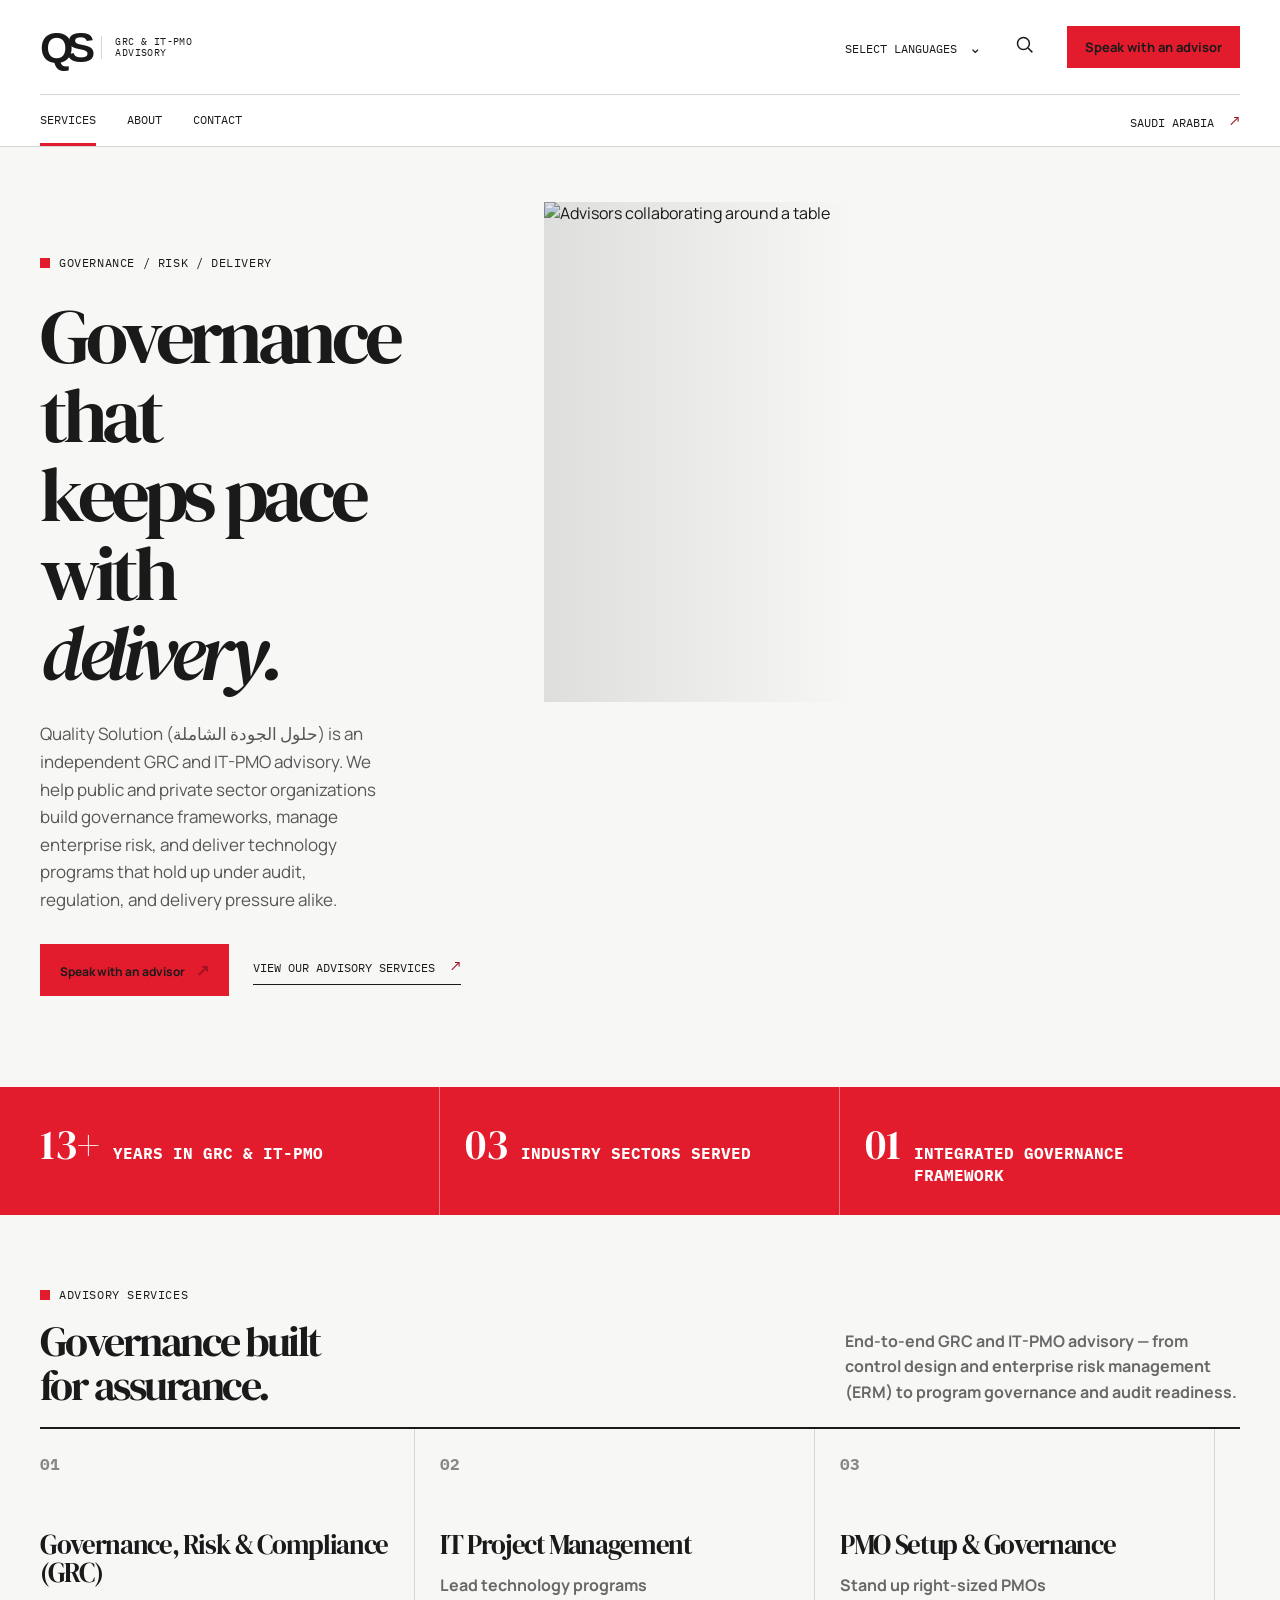
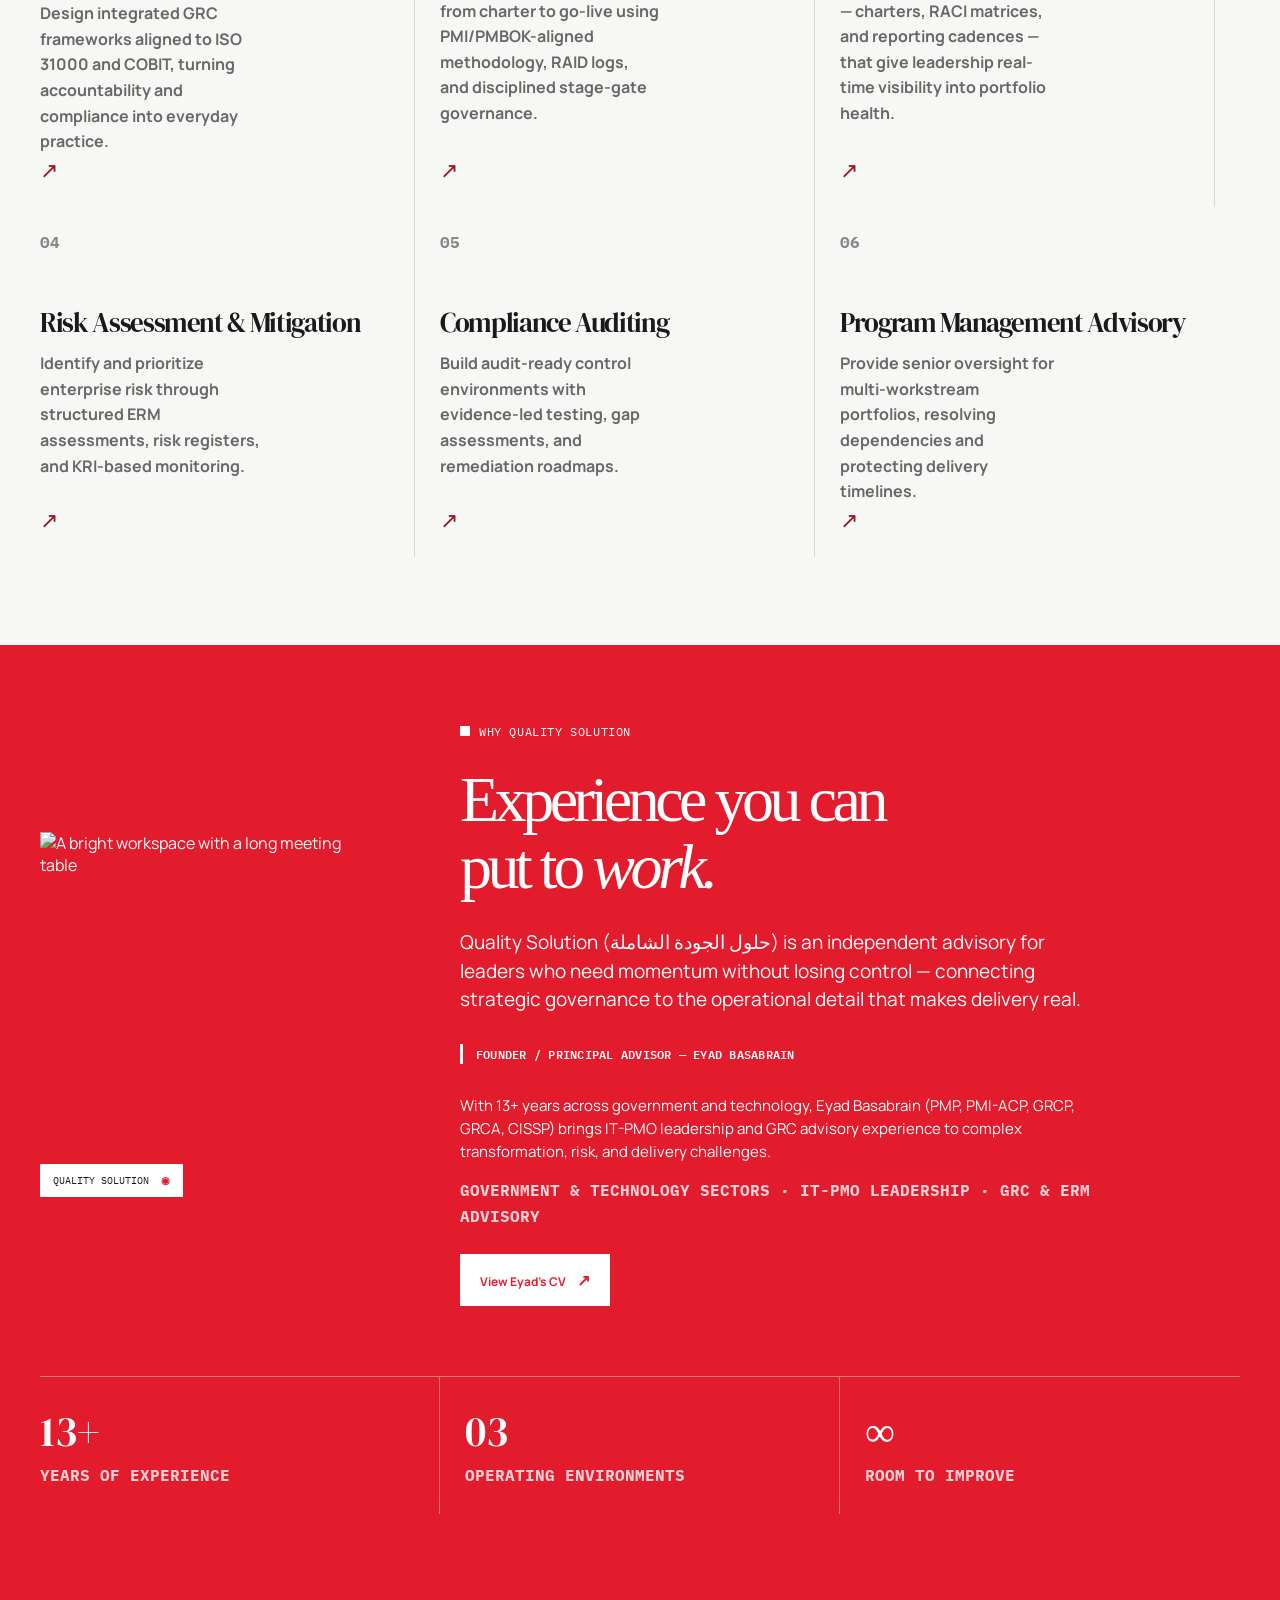
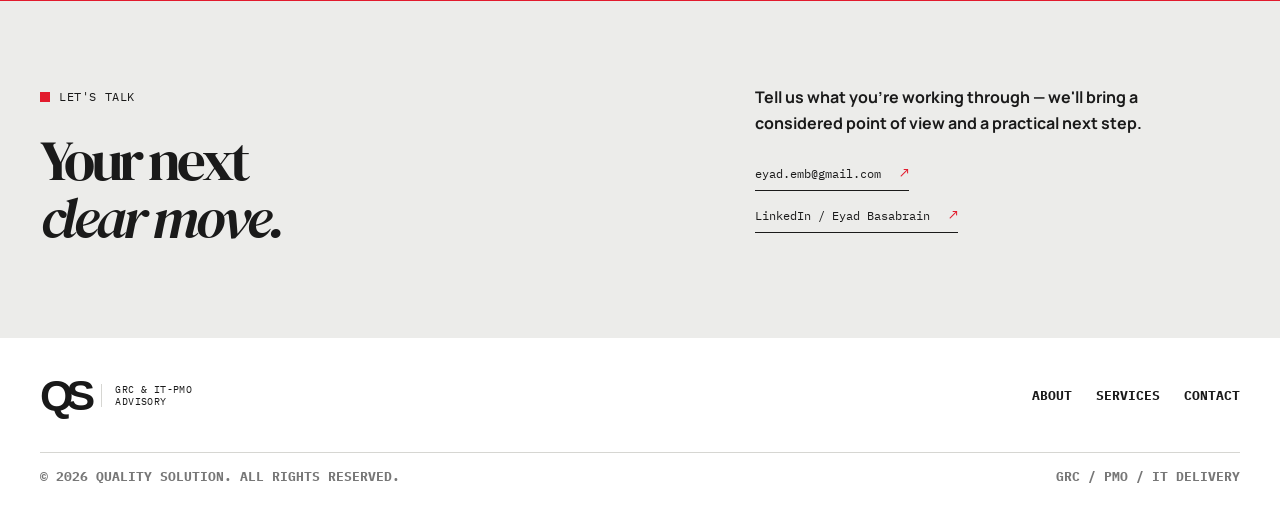
==== commit ff15dfcd: "Restore Quality Solution root and add Saeed path" ====
--- a/index.html
+++ b/index.html
@@ -3,35 +3,47 @@
 <head>
   <meta charset="utf-8">
   <meta name="viewport" content="width=device-width, initial-scale=1">
-  <meta name="description" content="Saeed Saleh Al-Shahrani — Data Network & Communications Project Manager.">
-  <title>Saeed Saleh Al-Shahrani | Network Project Manager</title>
+  <meta name="description" content="Quality Solution is an independent GRC and IT-PMO advisory for leaders who need momentum without losing control.">
+  <title>Quality Solution | GRC & IT-PMO Advisory</title>
   <link rel="preconnect" href="https://fonts.googleapis.com">
   <link rel="preconnect" href="https://fonts.gstatic.com" crossorigin>
-  <link href="https://fonts.googleapis.com/css2?family=DM+Sans:wght@400;500;600;700&family=IBM+Plex+Mono:wght@400;500&family=Libre+Baskerville:ital@0;1&display=swap" rel="stylesheet">
+  <link href="https://fonts.googleapis.com/css2?family=IBM+Plex+Mono:wght@400;500&family=Manrope:wght@400;500;600;700&family=DM+Serif+Display:ital@0;1&display=swap" rel="stylesheet">
   <link rel="stylesheet" href="styles.css">
-  <style>.ey-wordmark{font-size:clamp(20px,3vw,32px);letter-spacing:-.04em;white-space:nowrap}@media(max-width:760px){.ey-wordmark{font-size:20px;white-space:normal}}html[dir="rtl"]{font-family:'DM Sans',sans-serif}html[dir="rtl"] body{text-align:right}html[dir="rtl"] .ey-logo,html[dir="rtl"] .utility-actions,html[dir="rtl"] .hero-actions,html[dir="rtl"] .hero-panel-caption,html[dir="rtl"] .footer-top,html[dir="rtl"] .footer-bottom{direction:rtl}html[dir="rtl"] .ey-tagline{border-left:0;border-right:1px solid var(--line);padding-left:0;padding-right:14px}html[dir="rtl"] .eyebrow span{margin-left:9px;margin-right:0}html[dir="rtl"] .hero-copy{padding-left:70px;padding-right:0}html[dir="rtl"] .timeline-item.current{border-left:0;border-right:4px solid var(--blue);padding-left:0;padding-right:22px}html[dir="rtl"] .timeline ul{padding-left:0;padding-right:18px}html[dir="rtl"] .credential-list span{text-align:left}html[dir="rtl"] .contact-email,html[dir="rtl"] .contact-link{margin-right:0;margin-left:auto}html[dir="rtl"] .search-field button{order:-1}@media(max-width:760px){html[dir="rtl"] .hero-copy{padding-left:0}.ey-wordmark{white-space:normal}}</style>
+  <link rel="stylesheet" href="enhancements.css">
+  <link rel="stylesheet" href="grc.css">
+  <link rel="stylesheet" href="font-scale.css">
 </head>
 <body>
   <header class="site-header">
     <div class="utility-bar page-width">
-      <a class="ey-logo" href="#top" aria-label="Saeed Saleh Al-Shahrani home"><span class="ey-wordmark">Saeed Saleh Al-Shahrani</span><span class="ey-tagline">Data Network &amp; Communications<br>Project Manager</span></a>
-      <div class="utility-actions"><button class="region-label" type="button" aria-expanded="false" aria-controls="language-options" data-language-toggle>Languages <span class="chevron">⌄</span></button><button class="icon-button" type="button" aria-label="Search" data-search-toggle><svg viewBox="0 0 24 24" aria-hidden="true"><circle cx="10.8" cy="10.8" r="6.8"></circle><path d="m16 16 5 5"></path></svg></button><a class="contact-button" href="#contact">Contact me</a></div>
+      <a class="ey-logo" href="#top" aria-label="Quality Solution home"><span class="ey-wordmark">QS</span><span class="ey-tagline">GRC &amp; IT-PMO<br>Advisory</span></a>
+      <div class="utility-actions"><button class="region-label" type="button" aria-expanded="false" aria-controls="language-options" data-language-toggle>Select Languages <span class="chevron">⌄</span></button><button class="icon-button" type="button" aria-label="Search" data-search-toggle><svg viewBox="0 0 24 24" aria-hidden="true"><circle cx="10.8" cy="10.8" r="6.8"></circle><path d="m16 16 5 5"></path></svg></button><a class="contact-button" href="#contact">Speak with an advisor</a></div>
     </div>
-    <nav class="main-nav page-width" aria-label="Main navigation"><button class="menu-toggle" type="button" aria-expanded="false" data-menu-toggle><span></span><span></span><span></span><em>Menu</em></button><div class="nav-links" data-nav-links><a class="active" href="#about">About</a><a href="#experience">Experience</a><a href="#credentials">Credentials</a><a href="#contact">Contact</a></div><span class="region-link">Riyadh, Saudi Arabia <span>↗</span></span></nav>
+    <nav class="main-nav page-width" aria-label="Main navigation">
+      <button class="menu-toggle" type="button" aria-expanded="false" aria-controls="language-options" data-menu-toggle><span></span><span></span><span></span><em>Select Languages</em></button>
+      <div class="nav-links" data-nav-links><a class="active" href="#services">Services</a><a href="#about">About</a><a href="#contact">Contact</a></div>
+      <a class="region-link" href="#contact">Saudi Arabia <span>↗</span></a>
+    </nav>
     <div class="language-options page-width" id="language-options" data-language-options><span>Select language</span><a class="active" href="#" data-language="en">English</a><a href="#" data-language="ar">العربية</a></div>
-    <div class="search-panel page-width" data-search-panel><label for="site-search">Search this CV</label><div class="search-field"><input id="site-search" type="search" placeholder="Search experience, skills and projects"><button type="button">Search</button></div></div>
+    <div class="search-panel page-width" data-search-panel><label for="site-search">Search Quality Solution</label><div class="search-field"><input id="site-search" type="search" placeholder="Search advisory services and insights"><button type="button">Search</button></div></div>
   </header>
+
   <main id="top">
-    <section class="hero page-width" id="home"><div class="hero-copy"><p class="eyebrow"><span></span> Data Network &amp; Communications Project Manager</p><h1>Networks that keep critical operations <i>moving.</i></h1><p class="hero-deck">Results-driven ICT project manager with proven expertise delivering large-scale network infrastructure and IP Telephony projects in the Airport Domain.</p><div class="hero-actions"><a class="blue-button" href="#contact">Let's connect <span>↗</span></a><a class="text-link" href="SaeedCV/SAEED CV2026.pdf" target="_blank" rel="noopener">Download CV <span>↗</span></a></div></div><div class="hero-panel"><div class="hero-initials">SA</div><div class="hero-panel-caption"><span>Based in</span><strong>Riyadh, KSA</strong></div></div></section>
-    <section class="stats-band"><div class="page-width stats-grid"><div><strong>10+</strong><span>years in network operations</span></div><div><strong>05</strong><span>professional roles</span></div><div><strong>02</strong><span>Cisco certifications</span></div></div></section>
-    <section class="cv-section" id="about"><div class="page-width profile-grid"><div><p class="eyebrow"><span></span> Professional Summary</p><h2>Reliable infrastructure with a <i>delivery mindset.</i></h2></div><div class="profile-copy"><p>Results-driven Data Network &amp; Communications Project Manager with strong experience in enterprise networks, ISP management, and mission-critical operations.</p><p>Focused on high availability, security, and performance across airport technology environments, from project planning and implementation through delivery and daily service operations.</p><div class="profile-tags"><span>Enterprise Networking</span><span>Project Management</span><span>ISP Management</span><span>IP Telephony</span></div></div></div></section>
-    <section class="cv-section experience-section" id="experience"><div class="page-width"><div class="section-heading"><div><p class="eyebrow"><span></span> Career</p><h2>Experience</h2></div><p class="section-intro">Network, communications, and operations leadership across airports, government, banking, and technology services.</p></div><div class="timeline"><article class="timeline-item current"><div class="exp-period">2025 — Present</div><div><h3>Project Manager — Network &amp; Communications</h3><p class="exp-org">Riyadh Airports Company</p><ul><li>Led network projects end-to-end: planning, implementation, and delivery.</li><li>Led Incident, Service Request, Change Request, and Problem Management operations.</li><li>Managed ISP gateways and vendors while ensuring network performance, availability, and security.</li></ul></div></article><article class="timeline-item"><div class="exp-period">2022 — 2025</div><div><h3>Senior Network &amp; Project Engineer</h3><p class="exp-org">Riyadh Airports Company / MDSA</p></div></article><article class="timeline-item"><div class="exp-period">2020 — 2022</div><div><h3>NOC Engineer</h3><p class="exp-org">Riyadh Airports Company / Wipro</p></div></article><article class="timeline-item"><div class="exp-period">2019 — 2020</div><div><h3>Network Engineer</h3><p class="exp-org">Ministry of Media / Creative Systems</p></div></article><article class="timeline-item"><div class="exp-period">2012 — 2018</div><div><h3>Sales Advisor</h3><p class="exp-org">Al Rajhi Bank</p></div></article></div></div></section>
-    <section class="blue-section" id="credentials"><div class="page-width credentials-grid"><div><p class="eyebrow"><span></span> Certifications</p><h2>Built on network <i>expertise.</i></h2><p>Current Cisco credentials supporting enterprise networking and communications delivery.</p></div><div class="credential-list"><a href="#skills"><strong>CCNP</strong><span>ENCOR, ENARSI — 2022 ↗</span></a><a href="#skills"><strong>CCNA</strong><span>2022 ↗</span></a></div></div></section>
-    <section class="cv-section education-section"><div class="page-width two-column"><div><p class="eyebrow"><span></span> Academic background</p><h2>Education</h2></div><div><article class="edu-item"><h3>Bachelor — Computer Network System Support</h3><p>College of Technology · 2018</p></article><article class="edu-item"><h3>Diploma — Technical Support</h3><p>College of Technology · 2011</p></article></div></div></section>
-    <section class="cv-section skills-section" id="skills"><div class="page-width two-column"><div><p class="eyebrow"><span></span> Core capability</p><h2>Skills &amp; projects</h2></div><div class="profile-tags"><span>Cisco Enterprise Networking</span><span>Project Management</span><span>Services &amp; Operations Management</span><span>Network Security</span><span>IP Telephony (VoIP)</span><span>Troubleshooting</span><span>Network Expansion</span><span>ISP Upgrade</span><span>Data Centers</span><span>KKIA Enhancement</span><span>CCTV</span><span>PTT</span><span>Vendor Management</span></div></div></section>
-    <section class="contact-section" id="contact"><div class="page-width contact-grid"><div><p class="eyebrow"><span></span> Let's talk</p><h2>Ready to build the next <i>connection?</i></h2></div><div><p>For network infrastructure, communications projects, ISP management, and mission-critical operations.</p><a class="contact-email" href="tel:+966557393660">+966 55 739 3660 <span>↗</span></a><a class="contact-link" href="mailto:sa1001560@hotmail.com">sa1001560@hotmail.com <span>↗</span></a></div></div></section>
+    <section class="hero page-width" id="home">
+      <div class="hero-copy"><p class="eyebrow"><span></span> Governance / Risk / Delivery</p><h1>Governance that<br>keeps pace with<br><i>delivery.</i></h1><p class="hero-deck">Quality Solution (حلول الجودة الشاملة) is an independent GRC and IT-PMO advisory. We help public and private sector organizations build governance frameworks, manage enterprise risk, and deliver technology programs that hold up under audit, regulation, and delivery pressure alike.</p><div class="hero-actions"><a class="yellow-button" href="#contact">Speak with an advisor <span>↗</span></a><a class="text-link" href="#services">View our advisory services <span>↗</span></a></div></div>
+      <div class="hero-visual"><img src="https://images.unsplash.com/photo-1556761175-b413da4baf72?auto=format&fit=crop&w=1300&q=85" alt="Advisors collaborating around a table"></div>
+    </section>
+
+    <section class="stats-band"><div class="page-width stats-grid"><div><strong>13+</strong><span>years in GRC &amp; IT-PMO</span></div><div><strong>03</strong><span>industry sectors served</span></div><div><strong>01</strong><span>integrated governance framework</span></div></div></section>
+
+    <section class="services-section page-width" id="services"><div class="section-heading"><div><p class="eyebrow"><span></span> Advisory Services</p><h2>Governance built<br>for assurance.</h2></div><p class="section-intro">End-to-end GRC and IT-PMO advisory — from control design and enterprise risk management (ERM) to program governance and audit readiness.</p></div><div class="service-grid service-grid-six"><a class="service-card" href="#service-01"><span class="service-number">01</span><h3>Governance, Risk &amp; Compliance (GRC)</h3><p>Design integrated GRC frameworks aligned to ISO 31000 and COBIT, turning accountability and compliance into everyday practice.</p><span class="card-arrow">↗</span></a><a class="service-card" href="#service-02"><span class="service-number">02</span><h3>IT Project Management</h3><p>Lead technology programs from charter to go-live using PMI/PMBOK-aligned methodology, RAID logs, and disciplined stage-gate governance.</p><span class="card-arrow">↗</span></a><a class="service-card" href="#service-03"><span class="service-number">03</span><h3>PMO Setup &amp; Governance</h3><p>Stand up right-sized PMOs — charters, RACI matrices, and reporting cadences — that give leadership real-time visibility into portfolio health.</p><span class="card-arrow">↗</span></a><a class="service-card" href="#service-04"><span class="service-number">04</span><h3>Risk Assessment &amp; Mitigation</h3><p>Identify and prioritize enterprise risk through structured ERM assessments, risk registers, and KRI-based monitoring.</p><span class="card-arrow">↗</span></a><a class="service-card" href="#service-05"><span class="service-number">05</span><h3>Compliance Auditing</h3><p>Build audit-ready control environments with evidence-led testing, gap assessments, and remediation roadmaps.</p><span class="card-arrow">↗</span></a><a class="service-card" href="#service-06"><span class="service-number">06</span><h3>Program Management Advisory</h3><p>Provide senior oversight for multi-workstream portfolios, resolving dependencies and protecting delivery timelines.</p><span class="card-arrow">↗</span></a></div></section>
+
+    <section class="about-section" id="about"><div class="page-width about-grid"><div class="about-photo"><img src="https://images.unsplash.com/photo-1497366811353-6870744d04b2?auto=format&fit=crop&w=1100&q=85" alt="A bright workspace with a long meeting table"><span>Quality Solution <b>◉</b></span></div><div class="about-copy"><p class="eyebrow"><span></span> Why Quality Solution</p><h2>Experience you can<br>put to <i>work.</i></h2><p>Quality Solution (حلول الجودة الشاملة) is an independent advisory for leaders who need momentum without losing control — connecting strategic governance to the operational detail that makes delivery real.</p><p class="founder-tag">Founder / Principal Advisor — Eyad Basabrain</p><p class="bio">With 13+ years across government and technology, Eyad Basabrain (PMP, PMI-ACP, GRCP, GRCA, CISSP) brings IT-PMO leadership and GRC advisory experience to complex transformation, risk, and delivery challenges.</p><div class="about-tags">Government &amp; technology sectors · IT-PMO leadership · GRC &amp; ERM advisory</div><a class="yellow-button cv-button" href="cv-en.html" target="_blank" rel="noopener">View Eyad's CV <span>↗</span></a></div></div><div class="page-width about-stats"><div><strong>13+</strong><span>Years of experience</span></div><div><strong>03</strong><span>Operating environments</span></div><div><strong>∞</strong><span>Room to improve</span></div></div></section>
+
+    <section class="contact-section" id="contact"><div class="page-width contact-grid"><div><p class="eyebrow"><span></span> Let's talk</p><h2>Your next<br><i>clear move.</i></h2></div><div><p>Tell us what you're working through — we'll bring a considered point of view and a practical next step.</p><a class="contact-email" href="mailto:eyad.emb@gmail.com">eyad.emb@gmail.com <span>↗</span></a><a class="contact-link" href="https://www.linkedin.com/in/eyad-basabrain-mba-cissp-pmp-agile-grca-grcp-82798b46/" target="_blank" rel="noopener">LinkedIn / Eyad Basabrain <span>↗</span></a></div></div></section>
   </main>
-  <footer class="site-footer"><div class="page-width footer-top"><a class="ey-logo" href="#top"><span class="ey-wordmark">Saeed Saleh Al-Shahrani</span><span class="ey-tagline">Data Network &amp; Communications<br>Project Manager</span></a><div class="footer-links"><a href="#about">About</a><a href="#experience">Experience</a><a href="#contact">Contact</a></div></div><div class="page-width footer-bottom"><span>© 2026 Saeed Saleh Al-Shahrani</span><span>NETWORKS / COMMUNICATIONS / OPERATIONS</span></div></footer>
+
+  <footer class="site-footer"><div class="page-width footer-top"><a class="ey-logo" href="#top" aria-label="Quality Solution home"><span class="ey-wordmark">QS</span><span class="ey-tagline">GRC &amp; IT-PMO<br>Advisory</span></a><div class="footer-links"><a href="#about">About</a><a href="#services">Services</a><a href="#contact">Contact</a></div></div><div class="page-width footer-bottom"><span>© 2026 Quality Solution. All Rights Reserved.</span><span>GRC / PMO / IT DELIVERY</span></div></footer>
   <script src="script.js"></script>
 </body>
 </html>
--- a/styles.css
+++ b/styles.css
@@ -1 +1,5 @@
-:root{--navy:#082b59;--blue:#0878c9;--sky:#eaf5fc;--ink:#142238;--muted:#5f6d7d;--line:#cbd8e5;--paper:#f7fafc;--white:#fff}*{box-sizing:border-box}html{scroll-behavior:smooth}body{margin:0;background:var(--paper);color:var(--ink);font-family:'DM Sans',sans-serif}a{color:inherit;text-decoration:none}button{font:inherit;color:inherit}.page-width{width:min(1240px,calc(100% - 80px));margin:auto}.site-header{background:var(--white);border-bottom:1px solid var(--line);position:relative;z-index:5}.utility-bar{height:94px;display:flex;align-items:center;justify-content:space-between}.ey-logo{display:flex;align-items:center;gap:14px}.ey-wordmark{font:700 43px/1 'DM Sans',sans-serif;letter-spacing:-.12em;color:var(--navy)}.ey-tagline{font:10px/1.3 'IBM Plex Mono',monospace;text-transform:uppercase;border-left:1px solid var(--line);padding-left:14px}.utility-actions{display:flex;gap:24px;align-items:center}.region-label,.nav-links a,.region-link,.eyebrow,.footer-bottom,.footer-links{font:11px 'IBM Plex Mono',monospace;text-transform:uppercase}.region-label,.icon-button{border:0;background:none;cursor:pointer}.icon-button{padding:8px}.icon-button svg{width:20px;height:20px;fill:none;stroke:currentColor;stroke-width:1.7}.contact-button,.blue-button{background:var(--blue);color:#fff;padding:12px 18px;font-size:12px;font-weight:700}.main-nav{height:52px;display:flex;align-items:center;justify-content:space-between;border-top:1px solid var(--line)}.nav-links{height:100%;display:flex;gap:31px}.nav-links a{display:flex;align-items:center;border-bottom:3px solid transparent}.nav-links a.active{border-color:var(--blue)}.region-link span,.text-link span,.blue-button span,.contact-email span,.contact-link span{color:var(--blue);font-size:16px;margin-left:8px}.language-options,.search-panel{display:none}.language-options.open,.search-panel.open{display:flex}.language-options{gap:25px;padding:17px 0;border-top:1px solid var(--line);font:11px 'IBM Plex Mono',monospace}.language-options .active{color:var(--blue)}.search-panel{padding:18px 0 22px;border-top:1px solid var(--line);flex-direction:column;gap:9px}.search-panel label{font:11px 'IBM Plex Mono',monospace;text-transform:uppercase}.search-field{display:flex;max-width:640px}.search-field input{flex:1;border:1px solid var(--line);padding:13px;font:14px 'DM Sans',sans-serif}.search-field button{border:0;background:var(--navy);color:#fff;padding:0 18px}.menu-toggle{display:none}.hero{display:grid;grid-template-columns:1.25fr .75fr;min-height:500px;padding-top:88px;padding-bottom:82px}.hero-copy{padding-right:70px}.eyebrow{color:var(--blue);letter-spacing:.06em;margin:0 0 24px}.eyebrow span{display:inline-block;background:var(--blue);height:1px;width:26px;vertical-align:middle;margin-right:9px}.hero h1,.cv-section h2,.blue-section h2,.contact-section h2{font:400 clamp(42px,5.8vw,76px)/1.05 'Libre Baskerville',serif;letter-spacing:-.055em;margin:0}.hero h1{max-width:750px}.hero h1 i,.cv-section h2 i,.blue-section h2 i,.contact-section h2 i{font-style:italic;color:var(--blue)}.hero-deck{color:var(--muted);font-size:17px;line-height:1.65;max-width:650px;margin:28px 0 32px}.hero-actions{display:flex;align-items:center;gap:28px}.text-link{font-size:12px;font-weight:600;border-bottom:1px solid var(--blue);padding-bottom:5px}.hero-panel{background:var(--navy);color:#fff;min-height:330px;display:flex;flex-direction:column;justify-content:space-between;padding:34px}.hero-initials{font:400 clamp(100px,15vw,190px)/.8 'Libre Baskerville',serif;color:#8bc7ef;letter-spacing:-.1em}.hero-panel-caption{border-top:1px solid #6d8cad;padding-top:17px;display:flex;justify-content:space-between;font:11px 'IBM Plex Mono',monospace;text-transform:uppercase}.hero-panel-caption strong{color:#fff}.stats-band{background:var(--blue);color:#fff}.stats-grid{display:grid;grid-template-columns:repeat(3,1fr);padding:31px 0}.stats-grid div{display:flex;align-items:baseline;gap:15px;padding:0 32px;border-left:1px solid #62a9d9}.stats-grid div:first-child{padding-left:0;border:0}.stats-grid strong{font:400 39px 'Libre Baskerville',serif}.stats-grid span{font:11px 'IBM Plex Mono',monospace;text-transform:uppercase}.cv-section{padding:93px 0;border-bottom:1px solid var(--line)}.profile-grid,.two-column,.credentials-grid{display:grid;grid-template-columns:1fr 1fr;gap:100px}.cv-section h2,.blue-section h2,.contact-section h2{font-size:clamp(35px,4.5vw,58px)}.profile-copy{padding-top:36px}.profile-copy p,.blue-section>div>p:not(.eyebrow),.contact-grid>div:last-child>p{font-size:16px;line-height:1.7;color:var(--muted);margin:0 0 22px}.profile-tags{display:flex;flex-wrap:wrap;gap:8px;margin-top:29px}.profile-tags span{background:var(--sky);color:var(--navy);font:10px 'IBM Plex Mono',monospace;text-transform:uppercase;padding:9px 12px}.experience-section{background:#fff}.section-heading{display:flex;justify-content:space-between;align-items:end;margin-bottom:52px}.section-intro{max-width:355px;color:var(--muted);font-size:14px;line-height:1.6;margin:0}.timeline{border-top:1px solid var(--line)}.timeline-item{display:grid;grid-template-columns:24% 1fr;gap:40px;padding:31px 0;border-bottom:1px solid var(--line)}.timeline-item.current{border-left:4px solid var(--blue);padding-left:22px}.exp-period{font:11px 'IBM Plex Mono',monospace;color:var(--blue);text-transform:uppercase;padding-top:5px}.timeline h3{font-size:23px;margin:0 0 5px}.exp-org{color:var(--navy);font-weight:600;margin:0 0 14px}.timeline ul{color:var(--muted);line-height:1.6;font-size:14px;margin:0;padding-left:18px}.blue-section{background:var(--navy);color:#fff;padding:90px 0}.blue-section .eyebrow,.blue-section h2 i{color:#8bc7ef}.blue-section .eyebrow span{background:#8bc7ef}.blue-section>div>p:not(.eyebrow){color:#c4d4e4;max-width:430px}.credential-list{border-top:1px solid #547391}.credential-list a{display:flex;align-items:center;justify-content:space-between;gap:20px;padding:19px 0;border-bottom:1px solid #547391}.credential-list strong{font:25px 'Libre Baskerville',serif;color:#8bc7ef}.credential-list span{font:12px 'IBM Plex Mono',monospace;text-align:right;color:#d7e5f0}.education-section h2{margin-bottom:0}.edu-item{padding:0 0 25px;margin-bottom:25px;border-bottom:1px solid var(--line)}.edu-item:last-child{margin-bottom:0}.edu-item h3{font-size:21px;margin:0 0 6px}.edu-item p{color:var(--navy);font-weight:600;margin:0 0 8px}.edu-item span{color:var(--muted);font-size:13px}.contact-section{background:var(--sky);padding:88px 0}.contact-grid{display:grid;grid-template-columns:1fr 1fr;gap:100px}.contact-grid>div:last-child{padding-top:30px}.contact-email,.contact-link{display:block;width:max-content;font-size:15px;font-weight:600;border-bottom:1px solid var(--blue);padding:11px 0}.site-footer{background:#fff;padding:38px 0 25px}.footer-top{display:flex;justify-content:space-between;align-items:center}.footer-links{display:flex;gap:25px}.footer-bottom{display:flex;justify-content:space-between;color:var(--muted);font-size:10px;border-top:1px solid var(--line);padding-top:19px;margin-top:29px}@media(max-width:760px){.page-width{width:calc(100% - 36px)}.utility-bar{height:77px}.ey-tagline,.region-label{display:none}.utility-actions{gap:8px}.contact-button{padding:10px 12px;font-size:10px}.main-nav{min-height:51px;height:auto}.menu-toggle{display:flex;align-items:center;gap:6px;border:0;background:none;padding:14px 0;font:10px 'IBM Plex Mono',monospace;text-transform:uppercase}.menu-toggle span{display:block;width:13px;height:1px;background:var(--ink)}.menu-toggle em{font-style:normal;margin-left:2px}.nav-links{display:none;position:absolute;top:128px;left:0;right:0;height:auto;background:#fff;padding:5px 18px 14px;flex-direction:column;gap:0;border-bottom:1px solid var(--line)}.nav-links.open{display:flex}.nav-links a{padding:12px 0}.region-link{font-size:9px}.hero{display:flex;flex-direction:column;padding-top:54px;padding-bottom:55px}.hero-copy{padding:0 0 42px}.hero h1{font-size:47px}.hero-deck{font-size:15px}.hero-panel{min-height:245px;padding:25px}.hero-initials{font-size:120px}.stats-grid{display:block;padding:0}.stats-grid div,.stats-grid div:first-child{padding:19px 0;border-left:0;border-bottom:1px solid #62a9d9}.stats-grid div:last-child{border-bottom:0}.stats-grid strong{font-size:32px}.cv-section,.blue-section,.contact-section{padding:59px 0}.profile-grid,.two-column,.credentials-grid,.contact-grid{display:block}.profile-copy,.contact-grid>div:last-child{padding-top:28px}.section-heading{display:block;margin-bottom:31px}.section-intro{margin-top:19px}.timeline-item{display:block;padding:25px 0}.exp-period{margin-bottom:12px}.timeline-item.current{padding-left:16px}.credential-list{margin-top:42px}.credential-list a{align-items:flex-start;flex-direction:column;gap:7px}.credential-list span{text-align:left}.education-section .two-column>div:last-child{margin-top:38px}.footer-top,.footer-bottom{display:block}.footer-links{margin-top:26px;gap:16px}.footer-bottom span{display:block;margin-top:8px}.hero-actions{align-items:flex-start;flex-direction:column;gap:20px}}
+:root{--ink:#1a1a1a;--red:#e21b2d;--paper:#f7f7f5;--muted:#686868;--line:#d6d6d2;--soft:#ececea}*{box-sizing:border-box}html{scroll-behavior:smooth}body{margin:0;background:var(--paper);color:var(--ink);font-family:'DM Sans',sans-serif}a{color:inherit;text-decoration:none}button{font:inherit;color:inherit}.page-width{width:min(1240px,calc(100% - 80px));margin:auto}.site-header{background:#fff;border-bottom:1px solid var(--line);position:relative;z-index:5}.utility-bar{height:94px;display:flex;align-items:center;justify-content:space-between}.ey-logo{display:flex;align-items:center;gap:13px}.ey-wordmark{font-family:Arial,sans-serif;font-weight:900;font-size:43px;letter-spacing:-.16em;color:#191919;line-height:1}.ey-tagline{font:10px/1.15 'DM Mono',monospace;border-left:1px solid var(--line);padding-left:13px;text-transform:uppercase;letter-spacing:.04em}.utility-actions{display:flex;gap:24px;align-items:center}.region-label{font:11px 'DM Mono',monospace;text-transform:uppercase}.chevron{font-size:15px;margin-left:5px}.icon-button{border:0;background:none;padding:8px;cursor:pointer}.icon-button svg{width:21px;height:21px;fill:none;stroke:currentColor;stroke-width:1.7}.contact-button{background:var(--red);border:0;padding:12px 18px;font-size:12px;font-weight:700;cursor:pointer}.main-nav{height:52px;display:flex;align-items:center;justify-content:space-between;border-top:1px solid var(--line)}.nav-links{height:100%;display:flex;gap:31px}.nav-links a{font:11px 'DM Mono',monospace;text-transform:uppercase;display:flex;align-items:center;border-bottom:3px solid transparent}.nav-links a.active{border-bottom-color:var(--red)}.region-link{font:11px 'DM Mono',monospace;text-transform:uppercase}.region-link span,.text-link span,.yellow-button span{color:#a11220;font-size:16px;margin-left:9px}.menu-toggle{display:none}.search-panel{display:none;padding:18px 0 22px;border-top:1px solid var(--line)}.search-panel.open{display:block}.search-panel label{display:block;font:11px 'DM Mono',monospace;text-transform:uppercase;margin-bottom:8px}.search-field{display:flex;border:1px solid var(--ink)}.search-field input{flex:1;background:#fff;border:0;padding:12px;font:inherit;outline:0}.search-field button{border:0;background:var(--ink);color:#fff;padding:0 20px;font-weight:700;cursor:pointer}.hero{display:grid;grid-template-columns:42% 58%;min-height:620px;padding-top:55px;padding-bottom:66px}.hero-copy{padding:53px 35px 25px 0}.eyebrow{font:11px 'DM Mono',monospace;text-transform:uppercase;letter-spacing:.05em;display:flex;align-items:center;gap:9px;margin:0 0 27px}.eyebrow span{width:10px;height:10px;background:var(--red);display:inline-block}.hero h1{font:400 clamp(46px,6vw,82px)/1.03 'Libre Baskerville',serif;letter-spacing:-.07em;margin:0 0 28px}.hero h1 i,.intro-grid h2 i,.spotlight-copy h2 i,.careers-grid h2 i{font-style:italic}.hero-deck{color:#575757;max-width:340px;font-size:16px;line-height:1.55;margin:0 0 31px}.yellow-button{display:inline-block;background:var(--red);padding:15px 20px;font-size:12px;font-weight:700}.hero-visual{position:relative;height:500px;overflow:hidden}.hero-visual:after{content:'';position:absolute;inset:0;background:linear-gradient(90deg,rgba(0,0,0,.1),transparent 45%)}.hero-visual img{height:100%;width:100%;object-fit:cover;filter:saturate(.82)}.visual-note{position:absolute;z-index:1;bottom:0;left:0;background:var(--red);padding:17px 22px;font:700 15px/1.3 'Libre Baskerville',serif}.visual-note span{font-weight:400}.intro-band{background:var(--red);padding:72px 0 76px}.intro-grid{display:grid;grid-template-columns:28% 72%}.intro-grid h2{font:400 clamp(28px,4.1vw,55px)/1.1 'Libre Baskerville',serif;letter-spacing:-.065em;max-width:850px;margin:0 0 30px}.text-link{display:inline-block;border-bottom:1px solid var(--ink);padding-bottom:8px;font:11px 'DM Mono',monospace;text-transform:uppercase}.text-link span{color:#a11220}.services-section{padding-top:72px;padding-bottom:88px}.section-heading{display:flex;justify-content:space-between;align-items:end;border-bottom:2px solid var(--ink);padding-bottom:19px;margin-bottom:0}.section-heading h2{font:400 42px/1.05 'Libre Baskerville',serif;letter-spacing:-.06em;margin:0}.section-heading .eyebrow{margin-bottom:17px}.section-intro{max-width:395px;color:var(--muted);font-size:14px;line-height:1.55;margin:0 0 2px}.service-grid{display:grid;grid-template-columns:repeat(4,1fr)}.service-card{min-height:290px;border-right:1px solid var(--line);padding:25px 25px 22px 0;margin-right:25px;position:relative;display:flex;flex-direction:column}.service-card:last-child{border:0;margin-right:0}.service-number{font:11px 'DM Mono',monospace;color:#888}.service-card h3{font:400 27px/1.05 'Libre Baskerville',serif;letter-spacing:-.05em;margin:57px 0 14px}.service-card p{color:var(--muted);font-size:13px;line-height:1.45;margin:0;max-width:220px}.card-arrow{margin-top:auto;color:#a11220;font-size:22px}.service-card:hover h3{text-decoration:underline;text-decoration-color:var(--red);text-decoration-thickness:7px;text-underline-offset:2px}.spotlight-section{background:var(--soft);padding:82px 0}.spotlight-grid{display:grid;grid-template-columns:55% 45%;align-items:center}.spotlight-image{height:425px;position:relative;overflow:hidden}.spotlight-image img{width:100%;height:100%;object-fit:cover;filter:grayscale(.2)}.spotlight-image span{position:absolute;bottom:0;left:0;background:#fff;padding:10px 13px;font:10px 'DM Mono',monospace;text-transform:uppercase}.spotlight-image b{color:#a11220;margin-left:6px}.spotlight-copy{padding-left:67px}.spotlight-copy h2{font:400 42px/1.09 'Libre Baskerville',serif;letter-spacing:-.06em;margin:0 0 25px}.spotlight-copy>p:not(.eyebrow){color:var(--muted);line-height:1.55;font-size:14px;max-width:370px;margin:0 0 30px}.topics-section{padding-top:74px;padding-bottom:87px}.section-heading.compact{align-items:center}.section-heading.compact h2{font-size:29px}.topic-list{display:grid;grid-template-columns:1fr 1fr}.topic-list a{border-bottom:1px solid var(--line);padding:21px 0;display:flex;justify-content:space-between;margin-right:45px;font:14px 'DM Mono',monospace}.topic-list a:nth-child(even){margin-right:0}.topic-list b{font-size:19px;color:#a11220}.careers-section{background:var(--ink);color:#fff;padding:76px 0 84px}.careers-grid{display:grid;grid-template-columns:55% 45%;align-items:end}.eyebrow.dark{color:#fff}.careers-grid h2{font:400 51px/1.05 'Libre Baskerville',serif;letter-spacing:-.06em;margin:0}.careers-grid>div:last-child{padding-left:67px}.careers-grid p:not(.eyebrow){color:#c3c3c3;line-height:1.55;font-size:14px;margin:0 0 28px}.dark-button{color:var(--ink)}.site-footer{background:#fff;padding:36px 0 22px}.footer-top{display:flex;align-items:center}.footer-links{margin-left:auto;display:flex;gap:24px;font:10px 'DM Mono',monospace;text-transform:uppercase}.footer-bottom{display:flex;justify-content:space-between;color:#777;font:10px 'DM Mono',monospace;text-transform:uppercase;border-top:1px solid var(--line);padding-top:15px;margin-top:35px}
+:root{
+.about-section{background:var(--red);color:#fff;padding:79px 0 87px}.about-grid{display:grid;grid-template-columns:28% 72%}.about-grid h2{font:400 clamp(38px,5vw,66px)/1.05 'Libre Baskerville',serif;letter-spacing:-.07em;margin:0 0 28px}.about-grid p:not(.eyebrow){max-width:650px;font-size:19px;line-height:1.5;margin:0 0 30px}.about-grid .eyebrow span{background:#fff}.about-grid .text-link{border-color:#fff}.about-grid .text-link span{color:#fff}
+@media(max-width:760px){.page-width{width:calc(100% - 36px)}.utility-bar{height:77px}.ey-tagline{display:none}.utility-actions{gap:8px}.region-label{font-size:9px}.contact-button{padding:10px 11px;font-size:10px}.main-nav{min-height:51px;height:auto}.menu-toggle{display:flex;align-items:center;gap:6px;border:0;background:none;padding:14px 0;font:10px 'DM Mono',monospace;text-transform:uppercase}.menu-toggle span{display:block;width:13px;height:1px;background:var(--ink)}.menu-toggle em{font-style:normal;margin-left:2px}.nav-links{display:none;position:absolute;top:128px;left:0;right:0;height:auto;background:#fff;padding:5px 18px 14px;flex-direction:column;gap:0;border-bottom:1px solid var(--line)}.nav-links.open{display:flex}.nav-links a{padding:12px 0}.region-link{font-size:9px}.hero{display:flex;flex-direction:column;padding-top:39px;padding-bottom:46px}.hero-copy{padding:0 0 35px}.hero h1{font-size:48px}.hero-deck{font-size:14px}.hero-visual{height:285px}.visual-note{font-size:12px;padding:13px 16px}.intro-band{padding:48px 0 53px}.intro-grid{display:block}.intro-grid>.eyebrow{margin-bottom:26px}.intro-grid h2{font-size:31px}.services-section{padding-top:50px;padding-bottom:56px}.section-heading{display:block}.section-heading h2{font-size:31px}.section-intro{margin-top:22px}.service-grid{display:block}.service-card{min-height:0;margin:0;padding:24px 0;border-right:0;border-bottom:1px solid var(--line)}.service-card h3{margin:22px 0 11px;font-size:25px}.card-arrow{position:absolute;right:0;top:23px}.spotlight-section{padding:51px 0}.spotlight-grid{display:flex;flex-direction:column}.spotlight-image{height:245px;width:100%;order:2}.spotlight-copy{padding:0 0 34px;order:1}.spotlight-copy h2{font-size:31px}.topics-section{padding:52px 0 62px}.section-heading.compact{display:flex}.section-heading.compact h2{font-size:23px}.topic-list{display:block}.topic-list a,.topic-list a:nth-child(even){margin:0;padding:18px 0;font-size:11px}.careers-section{padding:52px 0 60px}.careers-grid{display:block}.careers-grid h2{font-size:39px;margin-bottom:37px}.careers-grid>div:last-child{padding-left:0}.footer-top{display:block}.footer-links{margin-top:28px;gap:13px;flex-wrap:wrap}.footer-bottom{display:block;line-height:1.8}.footer-bottom span{display:block}}
++@media(max-width:760px){.page-width{width:calc(100% - 36px)}.utility-bar{height:77px}.ey-tagline{display:none}.utility-actions{gap:8px}.region-label{font-size:9px}.contact-button{padding:10px 11px;font-size:10px}.main-nav{min-height:51px;height:auto}.menu-toggle{display:flex;align-items:center;gap:6px;border:0;background:none;padding:14px 0;font:10px 'DM Mono',monospace;text-transform:uppercase}.menu-toggle span{display:block;width:13px;height:1px;background:var(--ink)}.menu-toggle em{font-style:normal;margin-left:2px}.nav-links{display:none;position:absolute;top:128px;left:0;right:0;height:auto;background:#fff;padding:5px 18px 14px;flex-direction:column;gap:0;border-bottom:1px solid var(--line)}.nav-links.open{display:flex}.nav-links a{padding:12px 0}.region-link{font-size:9px}.hero{display:flex;flex-direction:column;padding-top:39px;padding-bottom:46px}.hero-copy{padding:0 0 35px}.hero h1{font-size:48px}.hero-deck{font-size:14px}.hero-visual{height:285px}.visual-note{font-size:12px;padding:13px 16px}.intro-band{padding:48px 0 53px}.intro-grid{display:block}.intro-grid>.eyebrow{margin-bottom:26px}.intro-grid h2{font-size:31px}.services-section{padding-top:50px;padding-bottom:56px}.section-heading{display:block}.section-heading h2{font-size:31px}.section-intro{margin-top:22px}.service-grid{display:block}.service-card{min-height:0;margin:0;padding:24px 0;border-right:0;border-bottom:1px solid var(--line)}.service-card h3{margin:22px 0 11px;font-size:25px}.card-arrow{position:absolute;right:0;top:23px}.spotlight-section{padding:51px 0}.spotlight-grid{display:flex;flex-direction:column}.spotlight-image{height:245px;width:100%;order:2}.spotlight-copy{padding:0 0 34px;order:1}.spotlight-copy h2{font-size:31px}.topics-section{padding:52px 0 62px}.section-heading.compact{display:flex}.section-heading.compact h2{font-size:23px}.topic-list{display:block}.topic-list a,.topic-list a:nth-child(even){margin:0;padding:18px 0;font-size:11px}.careers-section{padding:52px 0 60px}.careers-grid{display:block}.careers-grid h2{font-size:39px;margin-bottom:37px}.careers-grid>div:last-child{padding-left:0}.footer-top{display:block}.footer-links{margin-top:28px;gap:13px;flex-wrap:wrap}.footer-bottom{display:block;line-height:1.8}.footer-bottom span{display:block}}
--- a/enhancements.css
+++ b/enhancements.css
@@ -0,0 +1,47 @@
+/* Type and photography refinements for the QS consultancy site. */
+body{font-family:'Manrope',sans-serif}
+.eyebrow{font-size:12px}
+.nav-links a,.region-link,.region-label,.text-link,.search-panel label{font-size:12px}
+.contact-button,.about-section .cv-button{font-size:13px}
+.hero-deck{font-size:17px;line-height:1.62}
+.section-intro{font-size:15px;line-height:1.65}
+.service-card p{font-size:14px;line-height:1.55}
+.about-grid p:not(.eyebrow){font-size:20px;line-height:1.6}
+.about-grid .bio{font-size:16px!important}
+.contact-grid>div:last-child>p{font-size:15px;line-height:1.65}
+.stats-grid span,.about-stats span{font-size:11px}
+.footer-links,.footer-bottom{font-size:11px}
+.hero h1,.intro-grid h2,.section-heading h2,.service-card h3,.spotlight-copy h2,.about-grid h2,.careers-grid h2{font-family:'DM Serif Display',serif;font-weight:400}
+.ey-tagline,.region-label,.nav-links a,.region-link,.search-panel label,.eyebrow,.text-link,.service-number,.footer-links,.footer-bottom{font-family:'IBM Plex Mono',monospace}
+.region-label{background:none;border:0;cursor:pointer;padding:0;text-transform:uppercase}
+.about-grid{grid-template-columns:40% 60%;align-items:center;gap:7%}
+.about-photo{height:365px;position:relative;overflow:hidden}
+.about-photo img{width:100%;height:100%;object-fit:cover;filter:grayscale(.15)}
+.about-photo span{position:absolute;bottom:0;left:0;background:#fff;color:var(--ink);padding:10px 13px;font:10px 'IBM Plex Mono',monospace;text-transform:uppercase}
+.about-photo b{color:var(--red);margin-left:6px}
+.about-copy{max-width:650px}
+.about-section .cv-button{display:inline-block;background:#fff;color:var(--red);padding:15px 20px;margin-top:24px;font-size:12px;font-weight:700}
+.about-section .cv-button span{color:var(--red)}
+.language-options{display:none;align-items:center;justify-content:flex-end;gap:18px;border-top:1px solid var(--line);padding-top:12px;padding-bottom:14px;font:10px 'IBM Plex Mono',monospace;text-transform:uppercase}
+.language-options.open{display:flex}
+.language-options>span{color:var(--muted);margin-right:auto}
+.language-options a{border-bottom:1px solid transparent;padding-bottom:4px}
+.language-options a.active{border-bottom-color:var(--red);color:var(--red)}
+html[dir="rtl"] body{text-align:right}
+html[dir="rtl"] .utility-actions,html[dir="rtl"] .main-nav,html[dir="rtl"] .hero-actions,html[dir="rtl"] .footer-top,html[dir="rtl"] .footer-bottom{direction:rtl}
+html[dir="rtl"] .ey-logo,html[dir="rtl"] .utility-actions,html[dir="rtl"] .hero-actions{flex-direction:row}
+html[dir="rtl"] .ey-tagline{border-left:0;border-right:1px solid var(--line);padding-left:0;padding-right:13px}
+html[dir="rtl"] .hero-copy,html[dir="rtl"] .about-copy,html[dir="rtl"] .contact-grid>div:last-child{padding-right:0;padding-left:35px}
+html[dir="rtl"] .section-heading,html[dir="rtl"] .contact-grid,html[dir="rtl"] .about-grid{direction:rtl}
+html[dir="rtl"] .stats-grid>div,html[dir="rtl"] .about-stats>div{border-right:0;border-left:1px solid rgba(255,255,255,.4);padding-left:25px;padding-right:0}
+html[dir="rtl"] .stats-grid>div:last-child,html[dir="rtl"] .about-stats>div:last-child{border-left:0}
+html[dir="rtl"] .service-card{border-right:0;border-left:1px solid var(--line);padding-left:25px;padding-right:0;margin-left:25px;margin-right:0}
+html[dir="rtl"] .service-card:last-child{border-left:0;margin-left:0}
+html[dir="rtl"] .about-photo span{left:auto;right:0}
+html[dir="rtl"] .founder-tag{border-left:0;border-right:3px solid #fff;padding-left:0;padding-right:13px}
+html[dir="rtl"] .language-options{justify-content:flex-start}
+html[dir="rtl"] .language-options>span{margin-left:auto;margin-right:0}
+html[dir="rtl"] .eyebrow{flex-direction:row}
+html[dir="rtl"] .search-field{direction:rtl}
+@media(max-width:760px){html[dir="rtl"] .hero-copy,html[dir="rtl"] .contact-grid>div:last-child{padding-left:0}.service-card{margin-left:0}}
+@media(max-width:760px){.menu-toggle{font-size:11px}.region-label{font-size:10px}.nav-links a,.region-link{font-size:11px}.eyebrow{font-size:11px}.hero-deck{font-size:16px}.section-intro,.service-card p,.contact-grid>div:last-child>p{font-size:14px}.about-grid p:not(.eyebrow){font-size:18px}.language-options{font-size:11px}.about-grid{display:block}.about-photo{height:245px;margin-bottom:34px}.about-copy{max-width:none}}
--- a/grc.css
+++ b/grc.css
@@ -0,0 +1 @@
+.hero-actions{display:flex;align-items:center;gap:24px;flex-wrap:wrap}.dashboard-card{position:absolute;right:22px;bottom:22px;width:min(315px,calc(100% - 44px));background:rgba(25,25,25,.94);color:#fff;padding:19px 20px;font:10px 'IBM Plex Mono',monospace;box-shadow:0 18px 35px rgba(0,0,0,.2)}.dashboard-top,.dashboard-status,.dashboard-row{display:flex;justify-content:space-between;align-items:center}.dashboard-top{color:#fff;font-size:9px;letter-spacing:.06em;border-bottom:1px solid #545454;padding-bottom:14px}.dashboard-top b{color:var(--red);font-size:14px}.dashboard-status{padding:18px 0 15px;font-family:'Manrope',sans-serif;font-size:13px}.dashboard-status strong{font-size:21px;color:var(--red)}.dashboard-row{border-top:1px solid #454545;padding:9px 0;color:#b9b9b9}.dashboard-row b{color:#fff}.dashboard-row .status-low{color:#76d8aa}.dashboard-row .status-track{color:#e6d84e}.dashboard-tags{border-top:1px solid #454545;margin-top:7px;padding-top:13px;color:#999;font-size:8px;letter-spacing:.03em}.stats-band{background:var(--red);color:#fff}.stats-grid,.about-stats{display:grid;grid-template-columns:repeat(3,1fr)}.stats-grid>div{padding:28px 25px 29px 0;border-right:1px solid rgba(255,255,255,.4);display:flex;align-items:baseline;gap:13px}.stats-grid>div:not(:first-child){padding-left:25px}.stats-grid>div:last-child{border:0}.stats-grid strong,.about-stats strong{font:400 42px 'DM Serif Display',serif}.stats-grid span,.about-stats span{font:10px 'IBM Plex Mono',monospace;text-transform:uppercase;line-height:1.35}.service-grid-six{grid-template-columns:repeat(3,1fr)}.service-grid-six .service-card{min-height:300px}.about-section{padding-bottom:0}.about-stats{border-top:1px solid rgba(255,255,255,.4);margin-top:70px}.about-stats>div{padding:25px 25px 28px 0;border-right:1px solid rgba(255,255,255,.4);display:flex;flex-direction:column;gap:5px}.about-stats>div:not(:first-child){padding-left:25px}.about-stats>div:last-child{border:0}.about-stats span{color:rgba(255,255,255,.8)}.founder-tag{font:600 12px 'IBM Plex Mono',monospace!important;text-transform:uppercase;letter-spacing:.02em;border-left:3px solid #fff;padding-left:13px}.about-grid .bio{font-size:15px!important;line-height:1.55!important;margin-bottom:15px!important}.about-tags{font:10px 'IBM Plex Mono',monospace;text-transform:uppercase;line-height:1.6;color:rgba(255,255,255,.8)}.certifications-section{display:grid;grid-template-columns:45% 55%;align-items:center;padding-top:85px;padding-bottom:91px}.cert-copy h2{font:400 50px/1.05 'DM Serif Display',serif;letter-spacing:-.06em;margin:0 0 20px}.cert-copy>p:not(.eyebrow){color:var(--muted);font-size:14px;max-width:320px;line-height:1.5}.cert-upload{border:1px dashed #aaa;padding:47px 40px;text-align:center}.upload-button{border:0;background:var(--red);color:#fff;padding:14px 19px;font-weight:700;cursor:pointer}.upload-button span{margin-left:10px}.cert-upload p{font-size:13px;margin:20px 0 7px}.cert-upload small{color:var(--muted);font:10px 'IBM Plex Mono',monospace;text-transform:uppercase}.contact-section{background:var(--soft);padding:84px 0 91px}.contact-grid{display:grid;grid-template-columns:55% 45%;align-items:end}.contact-grid h2{font:400 57px/1.02 'DM Serif Display',serif;letter-spacing:-.07em;margin:0}.contact-grid>div:last-child{padding-left:55px}.contact-grid>div:last-child>p{font-size:16px;line-height:1.55;max-width:390px;margin:0 0 27px}.contact-email,.contact-link{display:block;width:max-content;max-width:100%;border-bottom:1px solid var(--ink);padding-bottom:8px;margin-bottom:14px;font:12px 'IBM Plex Mono',monospace}.contact-email span,.contact-link span{color:var(--red);margin-left:12px;font-size:15px}@media(max-width:760px){.hero-actions{display:block}.hero-actions .text-link{margin-top:22px}.dashboard-card{right:12px;bottom:12px;width:calc(100% - 24px);padding:15px}.stats-grid{display:block}.stats-grid>div,.stats-grid>div:not(:first-child){padding:20px 0;border-right:0;border-bottom:1px solid rgba(255,255,255,.4)}.stats-grid strong{font-size:34px}.service-grid-six{display:block}.service-grid-six .service-card{min-height:0}.about-stats{display:block;margin-top:45px}.about-stats>div,.about-stats>div:not(:first-child){padding:18px 0;border-right:0;border-bottom:1px solid rgba(255,255,255,.4)}.about-stats>div:last-child{border-bottom:0}.certifications-section{display:block;padding-top:55px;padding-bottom:60px}.cert-copy h2{font-size:40px}.cert-upload{margin-top:32px;padding:35px 20px}.contact-section{padding:57px 0 65px}.contact-grid{display:block}.contact-grid h2{font-size:44px;margin-bottom:39px}.contact-grid>div:last-child{padding-left:0}.contact-email,.contact-link{font-size:10px}}
--- a/font-scale.css
+++ b/font-scale.css
@@ -0,0 +1,6 @@
+.stats-grid span,.about-stats span{font-size:16px;font-weight:700;line-height:1.35}
+.section-intro,.service-card p,.contact-grid>div:last-child>p{font-size:16px;font-weight:700;line-height:1.6}
+.service-number{font-size:16px;font-weight:700}
+.about-tags{font-size:16px;font-weight:700}
+.footer-links,.footer-bottom{font-size:13px;font-weight:700}
+@media(max-width:760px){.stats-grid span,.about-stats span,.section-intro,.service-card p,.contact-grid>div:last-child>p,.service-number,.about-tags{font-size:16px}.footer-links,.footer-bottom{font-size:12px}}
